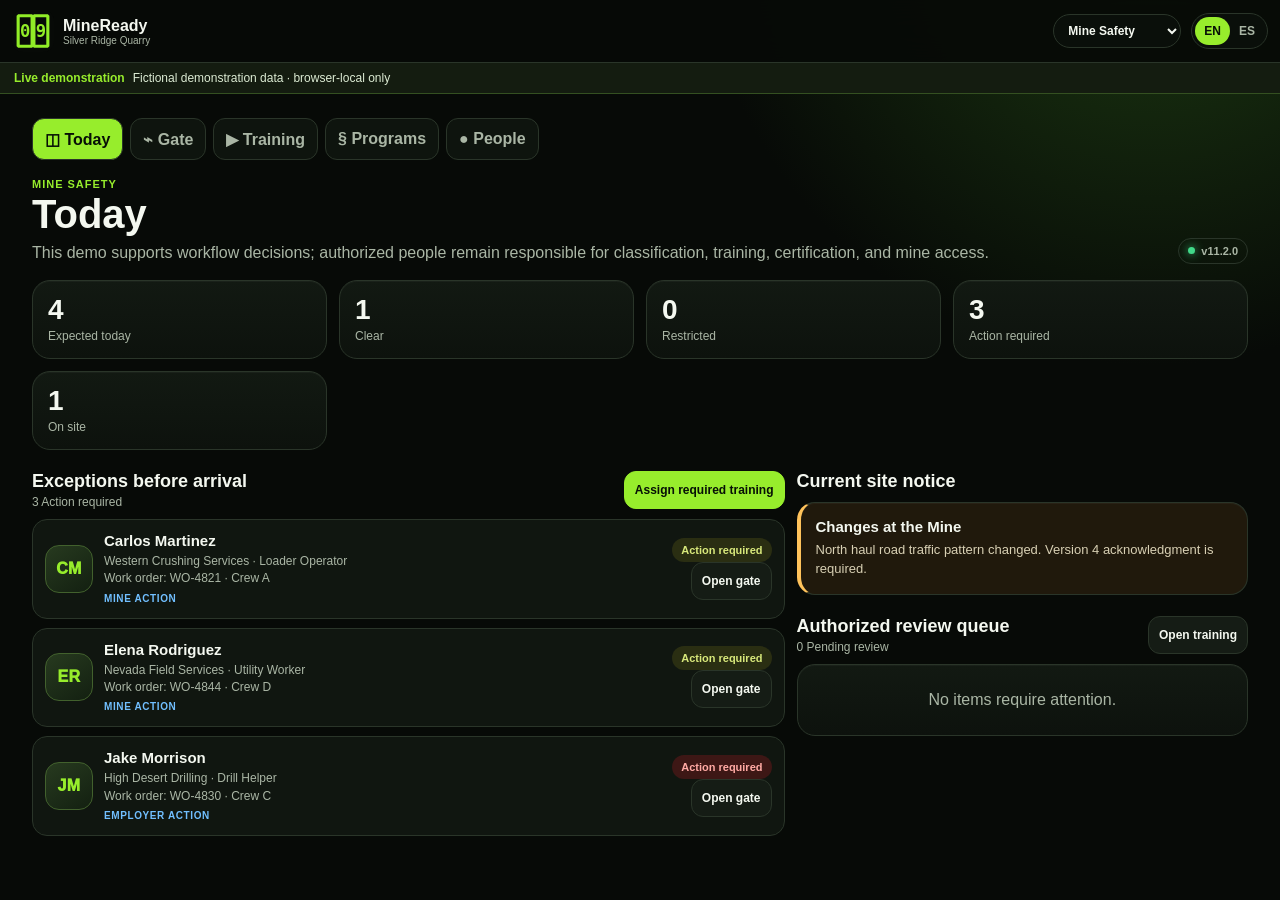
==== index.html @ 4298aeec "fix: vendor QR scanner and stabilize selectable training [failure]" ====
<!doctype html>
<html lang="en" data-app-version="11.2.0">
<head>
  <meta charset="utf-8">
  <meta name="viewport" content="width=device-width,initial-scale=1,viewport-fit=cover">
  <meta name="theme-color" content="#070a07">
  <meta name="color-scheme" content="dark">
  <meta name="robots" content="noindex,nofollow,noarchive">
  <meta name="referrer" content="no-referrer">
  <meta http-equiv="Cache-Control" content="no-cache, no-store, must-revalidate">
  <meta http-equiv="Pragma" content="no-cache">
  <meta http-equiv="Expires" content="0">
  <meta http-equiv="Content-Security-Policy" content="default-src 'self'; script-src 'self' 'unsafe-inline'; style-src 'self' 'unsafe-inline'; img-src 'self' data: blob:; font-src 'self'; connect-src 'self'; media-src 'self' blob:; worker-src 'self' blob:; object-src 'none'; base-uri 'self'; form-action 'none'; frame-src 'none'">
  <meta name="description" content="MineReady mobile Part 46 training ledger, selectable training, workforce readiness, QR scanning, and gate verification demonstration">
  <title>Zeroday MineReady</title>
  <link rel="icon" href="./assets/icon.svg?v=11.2.0" type="image/svg+xml">
  <link rel="stylesheet" href="./mineready-v111.css?v=11.2.0">
  <link rel="stylesheet" href="./mineready-v112.css?v=11.2.0">
</head>
<body>
  <div id="app">
    <main class="boot" role="status" aria-live="polite">
      <div>
        <img src="./assets/icon.svg?v=11.2.0" alt="Zeroday">
        <h1>Zeroday MineReady</h1>
        <p>Opening the Part 46 mine-safety workspace…</p>
        <a href="?reset=1">Reset local demo data</a>
        <noscript><p>JavaScript is required for this interactive demonstration.</p></noscript>
      </div>
    </main>
  </div>
  <div id="modal" class="modal" hidden><div class="modal-card"><button class="close" data-action="modal-close" aria-label="Close">×</button><div id="modalBody"></div></div></div>
  <div id="toast" class="toast" role="status" aria-live="polite"></div>
  <script>
    (function(){
      function fail(message){var app=document.getElementById('app');if(!app||app.querySelector('.app'))return;app.innerHTML='<main class="boot" role="alert"><div><img src="./assets/icon.svg?v=11.2.0" alt="Zeroday"><h1>MineReady could not start</h1><p>'+String(message||'Application file did not load').replace(/[<>]/g,'')+'</p><a href="?reset=1">Reset demo and reload</a></div></main>';}
      window.MR_START_FAIL=fail;
      window.addEventListener('error',function(event){fail(event&&event.message);});
      window.addEventListener('unhandledrejection',function(){fail('Application startup error');});
      try{if(navigator.serviceWorker&&navigator.serviceWorker.getRegistrations)navigator.serviceWorker.getRegistrations().then(function(list){list.forEach(function(reg){reg.unregister();});});if(window.caches)caches.keys().then(function(keys){keys.forEach(function(key){if(key.indexOf('mineready-')===0)caches.delete(key);});});}catch(e){}
      window.setTimeout(function(){if(!document.querySelector('.app'))fail('Startup timed out.');},8000);
    })();
  </script>
  <script src="./mineready-v111.js?v=11.2.0" onerror="MR_START_FAIL('MineReady application file did not load')"></script>
  <script src="./vendor/qr-scanner.legacy.min.js?v=1.4.2" onerror="console.warn('QR scanner library did not load; photo and camera decoding will be unavailable')"></script>
  <script src="./mineready-v112.js?v=11.2.0" onerror="console.warn('MineReady camera and training enhancements did not load')"></script>
  <script>(function(){function setRelease(){var p=document.querySelector('.demo-pill');if(p&&p.textContent!=='v11.2.0')p.textContent='v11.2.0';}setRelease();new MutationObserver(setRelease).observe(document.getElementById('app'),{childList:true,subtree:true});})();</script>
</body>
</html>
---- mineready-v111.css ----
:root{--bg:#070a07;--panel:#0f150f;--panel2:#151d15;--line:#2a3529;--text:#f4f8f0;--muted:#aab6a5;--lime:#97ed2c;--green:#41d989;--amber:#ffc35b;--red:#ff7068;--blue:#71bfff;--purple:#c7a9ff;--shadow:0 18px 48px rgba(0,0,0,.36);--r:18px;color-scheme:dark;font-family:-apple-system,BlinkMacSystemFont,"Segoe UI",Roboto,Arial,sans-serif}*{box-sizing:border-box}html,body{margin:0;min-height:100%;background:radial-gradient(circle at 90% -10%,#1d3b12 0,transparent 30%),var(--bg);color:var(--text)}body{overflow-x:hidden}button,input,select,textarea{font:inherit}button{cursor:pointer}button:disabled{cursor:not-allowed;opacity:.5}a{color:inherit}.app{min-height:100vh}.topbar{position:sticky;top:0;z-index:30;display:flex;align-items:center;gap:10px;padding:10px max(12px,env(safe-area-inset-left)) 10px max(12px,env(safe-area-inset-right));background:rgba(7,10,7,.94);border-bottom:1px solid var(--line);backdrop-filter:blur(16px)}.brand{display:flex;align-items:center;gap:9px;min-width:0}.brand img{width:42px;height:42px;object-fit:contain;border-radius:11px;background:#050705}.brand strong{display:block;font-size:16px}.brand small{display:block;color:var(--muted);font-size:10px;white-space:nowrap}.spacer{flex:1}.lang{display:flex;border:1px solid var(--line);border-radius:999px;padding:3px;background:#0a0f0a}.lang button{border:0;background:transparent;color:var(--muted);border-radius:999px;padding:7px 9px;font-weight:850;font-size:12px}.lang button.active{background:var(--lime);color:#071006}.workspace{max-width:128px;border:1px solid var(--line);border-radius:999px;background:#0a0f0a;color:var(--text);padding:8px 28px 8px 10px;font-size:12px;font-weight:800}.noticebar{display:flex;align-items:center;gap:8px;padding:8px 14px;background:#141c10;border-bottom:1px solid #345021;color:#dcebd3;font-size:12px}.noticebar strong{color:var(--lime)}.shell{max-width:1440px;margin:0 auto;padding:16px 13px 94px}.desktop-nav{display:none}.hero{display:flex;align-items:flex-end;justify-content:space-between;gap:12px;margin:6px 0 16px}.hero h1{margin:4px 0 5px;font-size:clamp(25px,7vw,40px);line-height:1.04}.hero p{margin:0;color:var(--muted);line-height:1.45}.eyebrow{font-size:11px;letter-spacing:.09em;text-transform:uppercase;color:var(--lime);font-weight:900}.demo-pill,.pill{display:inline-flex;align-items:center;gap:6px;padding:6px 9px;border-radius:999px;font-size:11px;font-weight:900;border:1px solid var(--line);white-space:nowrap}.demo-pill{color:var(--muted)}.demo-pill:before{content:"";width:7px;height:7px;border-radius:50%;background:var(--green);box-shadow:0 0 10px var(--green)}.grid{display:grid;gap:12px}.stats{grid-template-columns:repeat(2,minmax(0,1fr))}.two,.three{grid-template-columns:1fr}.card{background:linear-gradient(180deg,#121912,#0d120d);border:1px solid var(--line);border-radius:var(--r);padding:15px;box-shadow:0 1px 0 rgba(255,255,255,.035) inset}.card.soft{background:#0c110c}.stat strong{font-size:28px;line-height:1}.stat span{display:block;color:var(--muted);font-size:12px;margin-top:5px}.section-head{display:flex;align-items:center;justify-content:space-between;gap:10px;margin:21px 0 10px}.section-head h2{margin:0;font-size:18px}.section-head p{margin:3px 0 0;color:var(--muted);font-size:12px}.btn{min-height:44px;border:1px solid var(--line);border-radius:12px;background:#151c15;color:var(--text);padding:10px 13px;font-weight:850}.btn:hover{border-color:#637360}.btn.primary{background:var(--lime);border-color:var(--lime);color:#071006}.btn.danger{background:#351615;border-color:#7a302c;color:#ffc0bb}.btn.ghost{background:transparent}.btn.small{min-height:38px;padding:8px 10px;font-size:12px}.actions{display:flex;gap:8px;flex-wrap:wrap}.actions .btn{flex:1;min-width:120px}.status{display:inline-flex;align-items:center;gap:6px;border-radius:999px;padding:6px 9px;font-size:11px;font-weight:900}.status.clear{background:#123822;color:#7cebad}.status.restricted{background:#3d2b0c;color:#ffd47e}.status.pending{background:#2a2e12;color:#d8e87b}.status.blocked{background:#3d1715;color:#ffaaa4}.status.hold{background:#2c203a;color:#d5bdff}.status.certified{background:#123822;color:#7cebad}.status.awaiting_review{background:#3d2b0c;color:#ffd47e}.status.assigned,.status.in_progress{background:#172d3b;color:#9fd7ff}.status.rejected{background:#3d1715;color:#ffaaa4}.worker-list,.record-list,.assignment-list{display:grid;gap:9px}.worker-row{display:grid;grid-template-columns:auto minmax(0,1fr) auto;gap:11px;align-items:center;padding:12px;border:1px solid var(--line);background:#101610;border-radius:15px}.avatar{width:48px;height:48px;border-radius:14px;display:grid;place-items:center;background:linear-gradient(145deg,#273a1f,#132011);color:var(--lime);font-weight:950;letter-spacing:.02em;border:1px solid #42612d}.worker-row h3,.assignment-card h3,.program-card h3{margin:0 0 4px;font-size:15px}.meta{color:var(--muted);font-size:12px;line-height:1.45}.row-actions{text-align:right}.owner{display:inline-block;margin-top:5px;color:var(--blue);font-size:10px;font-weight:850;text-transform:uppercase;letter-spacing:.06em}.callout{border-left:4px solid var(--amber);background:#20190c}.callout.green{border-color:var(--green);background:#0d2115}.callout.red{border-color:var(--red);background:#241110}.callout h3{margin:0 0 5px;font-size:15px}.callout p{margin:0;color:#d8d0b4;font-size:13px;line-height:1.5}.progress{height:9px;border-radius:999px;background:#253025;overflow:hidden}.progress>i{display:block;height:100%;background:linear-gradient(90deg,var(--lime),var(--green));border-radius:inherit}.progress-line{display:flex;justify-content:space-between;gap:10px;margin:7px 0 6px;font-size:12px}.progress-line strong{color:var(--lime)}.category-grid{display:grid;gap:9px}.category{padding:12px;border:1px solid var(--line);border-radius:14px;background:#0b100b}.category .icon{font-size:20px}.category h3{margin:6px 0 4px;font-size:14px}.category p{margin:0;color:var(--muted);font-size:12px;line-height:1.45}.program-card{position:relative;overflow:hidden}.program-tag{font-size:11px;color:var(--lime);font-weight:950}.milestones{display:grid;gap:8px;margin-top:12px}.milestone{display:flex;justify-content:space-between;gap:10px;padding:9px;border-radius:11px;background:#0a0f0a;border:1px solid var(--line);font-size:12px}.milestone span{color:var(--muted)}.milestone strong{text-align:right}.restriction{margin-top:10px;padding:9px;border-radius:11px;background:#30240c;color:#ffd47e;font-size:12px}.tabs{display:flex;gap:7px;overflow-x:auto;margin:0 -13px 13px;padding:0 13px;scrollbar-width:none}.tabs button{white-space:nowrap;border:1px solid var(--line);background:#0e140e;color:var(--muted);border-radius:999px;padding:9px 12px;font-weight:850}.tabs button.active{background:var(--lime);border-color:var(--lime);color:#071006}.field{display:grid;gap:6px;color:var(--muted);font-size:12px;font-weight:800}.input,.select,.textarea{width:100%;border:1px solid var(--line);border-radius:12px;background:#0a0f0a;color:var(--text);padding:12px}.textarea{min-height:86px;resize:vertical}.form-grid{display:grid;gap:11px}.check-grid{display:grid;gap:8px}.check{display:flex;align-items:flex-start;gap:9px;padding:10px;border:1px solid var(--line);border-radius:12px;background:#0a0f0a;font-size:13px}.check b{display:grid;place-items:center;width:23px;height:23px;flex:0 0 23px;border-radius:50%;background:#153622;color:var(--green)}.check.bad b{background:#401815;color:var(--red)}.check.warn b{background:#3a2a0d;color:var(--amber)}.gate-main{text-align:center}.gate-main .avatar{width:86px;height:86px;border-radius:24px;margin:0 auto;font-size:24px}.gate-main h2{margin:10px 0 4px}.gate-result{font-size:23px;font-weight:950;margin:13px 0 4px}.gate-result.clear{color:var(--green)}.gate-result.restricted{color:var(--amber)}.gate-result.pending{color:#d8e87b}.gate-result.blocked{color:var(--red)}.gate-result.hold{color:var(--purple)}.assignment-card{display:grid;gap:8px}.assignment-top{display:flex;justify-content:space-between;align-items:flex-start;gap:8px}.assignment-card .details{display:grid;grid-template-columns:1fr 1fr;gap:6px;font-size:12px}.assignment-card .details span{color:var(--muted)}.ledger-table{width:100%;border-collapse:collapse}.ledger-table th,.ledger-table td{padding:10px 8px;border-bottom:1px solid var(--line);text-align:left;font-size:12px}.ledger-table th{color:var(--muted);font-size:10px;text-transform:uppercase;letter-spacing:.05em}.ledger-table td:last-child,.ledger-table th:last-child{text-align:right}.record-mobile{display:grid;gap:8px}.record{padding:11px;border:1px solid var(--line);border-radius:13px;background:#0a0f0a}.record strong{display:block;font-size:13px}.record small{display:block;color:var(--muted);margin-top:4px;line-height:1.45}.qr-card{text-align:center;max-width:460px;margin:auto;background:radial-gradient(circle at 50% 0,#294916 0,transparent 45%),#0c120c}.qr-card .avatar{width:92px;height:92px;border-radius:50%;margin:0 auto;font-size:26px;border:3px solid var(--lime)}.qr-image{display:block;width:min(255px,76vw);height:auto;margin:15px auto;padding:9px;border-radius:14px;background:#fff}.fake-qr{display:grid;grid-template-columns:repeat(15,1fr);gap:2px;width:min(240px,72vw);aspect-ratio:1;margin:15px auto;padding:10px;border-radius:14px;background:#fff}.fake-qr i{background:transparent}.fake-qr i.on{background:#070a07}.modal{position:fixed;z-index:80;inset:0;display:grid;place-items:end center;padding:13px;background:rgba(0,0,0,.78)}.modal[hidden]{display:none}.modal-card{position:relative;width:min(680px,100%);max-height:92vh;overflow:auto;border:1px solid var(--line);border-radius:22px;background:#101610;padding:19px;box-shadow:var(--shadow)}.modal-card h2{margin:0 35px 14px 0}.close{position:absolute;right:10px;top:8px;border:0;background:transparent;color:var(--muted);font-size:28px}.worker-checks{display:grid;gap:7px;max-height:220px;overflow:auto}.worker-check{display:flex;align-items:center;gap:9px;padding:9px;border:1px solid var(--line);border-radius:11px;background:#0a0f0a}.worker-check input{width:19px;height:19px}.quiz-option{display:flex;gap:9px;align-items:flex-start;padding:11px;border:1px solid var(--line);border-radius:12px;background:#0a0f0a;margin:8px 0}.quiz-option input{margin-top:2px}.course-shell{max-width:760px;margin:auto}.course-shell h2{font-size:25px}.course-shell p,.course-shell li{color:#d6ded2;line-height:1.6}.course-step{font-size:11px;color:var(--lime);font-weight:900;text-transform:uppercase;letter-spacing:.07em}.toast{position:fixed;z-index:120;left:50%;bottom:88px;transform:translate(-50%,20px);opacity:0;pointer-events:none;background:#f2f8ed;color:#0b1209;border-radius:12px;padding:11px 14px;font-weight:850;transition:.2s;max-width:90vw;text-align:center}.toast.show{opacity:1;transform:translate(-50%,0)}.bottom-nav{position:fixed;z-index:40;left:0;right:0;bottom:0;display:grid;grid-template-columns:repeat(5,1fr);padding:6px 5px calc(6px + env(safe-area-inset-bottom));background:rgba(8,12,8,.96);border-top:1px solid var(--line);backdrop-filter:blur(16px)}.bottom-nav button{border:0;background:transparent;color:var(--muted);padding:7px 2px;font-size:10px;font-weight:850}.bottom-nav button.active{color:var(--lime)}.bottom-nav b{display:block;font-size:18px;margin-bottom:2px}.empty{text-align:center;color:var(--muted);padding:26px}.warning{padding:9px 10px;border:1px solid #5a4218;background:#21190b;border-radius:11px;color:#e9d2a0;font-size:12px;line-height:1.45}.boot{min-height:100vh;display:grid;place-items:center;padding:20px;text-align:center}.boot img{width:72px;height:72px}.boot a{display:inline-block;margin-top:14px;padding:11px 15px;background:var(--lime);color:#071006;border-radius:12px;font-weight:900;text-decoration:none}.desktop-only{display:none}:focus-visible{outline:3px solid var(--lime);outline-offset:3px}@media(max-width:390px){.brand small{display:none}.workspace{max-width:108px}.lang button{padding:7px}.shell{padding-left:10px;padding-right:10px}.worker-row{grid-template-columns:auto minmax(0,1fr)}.worker-row .row-actions{grid-column:1/-1;text-align:left}.row-actions .btn{width:100%}}@media(min-width:760px){.shell{padding:24px 26px 42px}.bottom-nav{display:none}.desktop-nav{display:flex;gap:7px;overflow:auto;margin-bottom:18px}.desktop-nav button{white-space:nowrap;min-height:42px;border:1px solid var(--line);border-radius:12px;background:#0e140e;color:var(--muted);padding:9px 12px;font-weight:850}.desktop-nav button.active{background:var(--lime);color:#071006}.stats{grid-template-columns:repeat(4,minmax(0,1fr))}.two{grid-template-columns:minmax(0,1.25fr) minmax(300px,.75fr)}.three{grid-template-columns:repeat(3,minmax(0,1fr))}.category-grid{grid-template-columns:repeat(3,minmax(0,1fr))}.form-grid.two-col{grid-template-columns:1fr 1fr}.modal{place-items:center}.desktop-only{display:block}.record-mobile{display:none}}@media(min-width:1080px){.shell{padding-left:32px;padding-right:32px}.programs-grid{grid-template-columns:repeat(3,minmax(0,1fr))}}@media(prefers-reduced-motion:reduce){*,*:before,*:after{animation:none!important;transition:none!important;scroll-behavior:auto!important}}@media print{.topbar,.noticebar,.desktop-nav,.bottom-nav,.btn,.demo-pill{display:none!important}.shell{padding:0}.card{box-shadow:none}.qr-card{max-width:100%}}
---- mineready-v112.css ----
/* MineReady 11.2 interaction fixes: selectable training catalog and mobile QR scanner */
.mr-training-library{margin:0 0 24px}.mr-course-grid{display:grid;grid-template-columns:1fr;gap:12px}.mr-course-card{width:100%;min-height:132px;padding:16px;border:1px solid var(--line);border-radius:16px;background:linear-gradient(180deg,#121812,#0c110c);color:var(--text);text-align:left;display:grid;gap:8px;box-shadow:0 1px 0 #ffffff08 inset;transition:border-color .15s,transform .15s}.mr-course-card:hover,.mr-course-card:focus-visible{border-color:var(--lime);transform:translateY(-1px)}.mr-course-card strong{font-size:15px;line-height:1.35}.mr-course-card small{color:var(--muted);line-height:1.4}.mr-course-card>span:last-child{color:var(--lime);font-size:12px;font-weight:900}.mr-course-program{display:inline-flex;width:max-content;padding:5px 8px;border-radius:999px;background:#1d2b13;color:var(--lime);font-size:11px;font-weight:950;letter-spacing:.04em}.mr-template-picker{grid-column:1/-1;border:1px solid #395125;border-radius:16px;background:#10170d;padding:14px;margin-bottom:2px}.mr-template-picker .field{margin:0}.mr-template-tools{display:flex;align-items:center;gap:8px;flex-wrap:wrap;margin-top:10px}.mr-template-tools .meta{margin-left:auto}.mr-gate-tools{display:flex;align-items:center;gap:10px;flex-wrap:wrap;margin:12px 0 0}.mr-scanner{position:fixed;inset:0;z-index:1000;display:flex;align-items:flex-end;justify-content:center;padding:0;background:rgba(0,0,0,.84);backdrop-filter:blur(8px)}.mr-scanner-card{width:100%;max-height:100dvh;overflow:auto;padding:18px 16px calc(18px + env(safe-area-inset-bottom));border:1px solid var(--line);border-radius:24px 24px 0 0;background:#0d120d;color:var(--text);box-shadow:0 -24px 70px rgba(0,0,0,.6)}.mr-scanner-head{display:flex;align-items:flex-start;justify-content:space-between;gap:16px;margin-bottom:14px}.mr-scanner-head h2{margin:0 0 4px;font-size:22px}.mr-scanner-head p{margin:0;color:var(--muted);font-size:13px;line-height:1.45}.mr-icon-button{flex:0 0 auto;width:44px;height:44px;border:1px solid var(--line);border-radius:50%;background:#151b15;color:var(--text);font-size:28px;line-height:1}.mr-video-wrap{position:relative;width:100%;overflow:hidden;border:1px solid var(--line);border-radius:18px;background:#000;aspect-ratio:3/4}.mr-video-wrap video{display:block;width:100%;height:100%;object-fit:cover;background:#000}.mr-scan-frame{position:absolute;left:50%;top:50%;width:min(72vw,290px);height:min(72vw,290px);transform:translate(-50%,-50%);border:3px solid var(--lime);border-radius:20px;box-shadow:0 0 0 999px rgba(0,0,0,.28),0 0 26px rgba(145,237,39,.25);pointer-events:none}.mr-scan-frame:before,.mr-scan-frame:after{content:"";position:absolute;width:38px;height:38px;border-color:#fff}.mr-scan-frame:before{left:-4px;top:-4px;border-left:5px solid;border-top:5px solid;border-radius:14px 0 0}.mr-scan-frame:after{right:-4px;bottom:-4px;border-right:5px solid;border-bottom:5px solid;border-radius:0 0 14px}.mr-scanner-status{margin:12px 0;padding:10px 12px;border-radius:12px;background:#142117;color:#bff38c;font-size:13px;font-weight:750;line-height:1.45}.mr-scanner-status.error{background:#321916;color:#ffb2ac}.mr-scanner-actions{display:grid;grid-template-columns:1fr 1fr;gap:9px}.mr-scanner-actions .btn{width:100%;display:flex;align-items:center;justify-content:center;text-align:center}.mr-photo-button{position:relative;cursor:pointer}.mr-scanner-fallback{display:grid;gap:4px;margin-top:12px;padding:12px;border:1px dashed var(--line);border-radius:13px;color:var(--muted);font-size:12px;line-height:1.45}.mr-scanner-fallback strong{color:var(--text)}
@media(min-width:520px){.mr-course-grid{grid-template-columns:repeat(2,minmax(0,1fr))}.mr-scanner{align-items:center;padding:18px}.mr-scanner-card{max-width:560px;max-height:calc(100dvh - 36px);border-radius:24px}.mr-video-wrap{aspect-ratio:4/3;max-height:62vh}.mr-scanner-actions{grid-template-columns:repeat(3,1fr)}}
@media(min-width:900px){.mr-course-grid{grid-template-columns:repeat(3,minmax(0,1fr))}.mr-course-card{min-height:145px}}
@media(max-width:380px){.mr-scanner-card{padding-left:12px;padding-right:12px}.mr-scanner-actions{grid-template-columns:1fr}.mr-template-tools .btn{flex:1}.mr-template-tools .meta{width:100%;margin-left:0}.mr-course-card{min-height:116px}}
@media(prefers-reduced-motion:reduce){.mr-course-card{transition:none}}
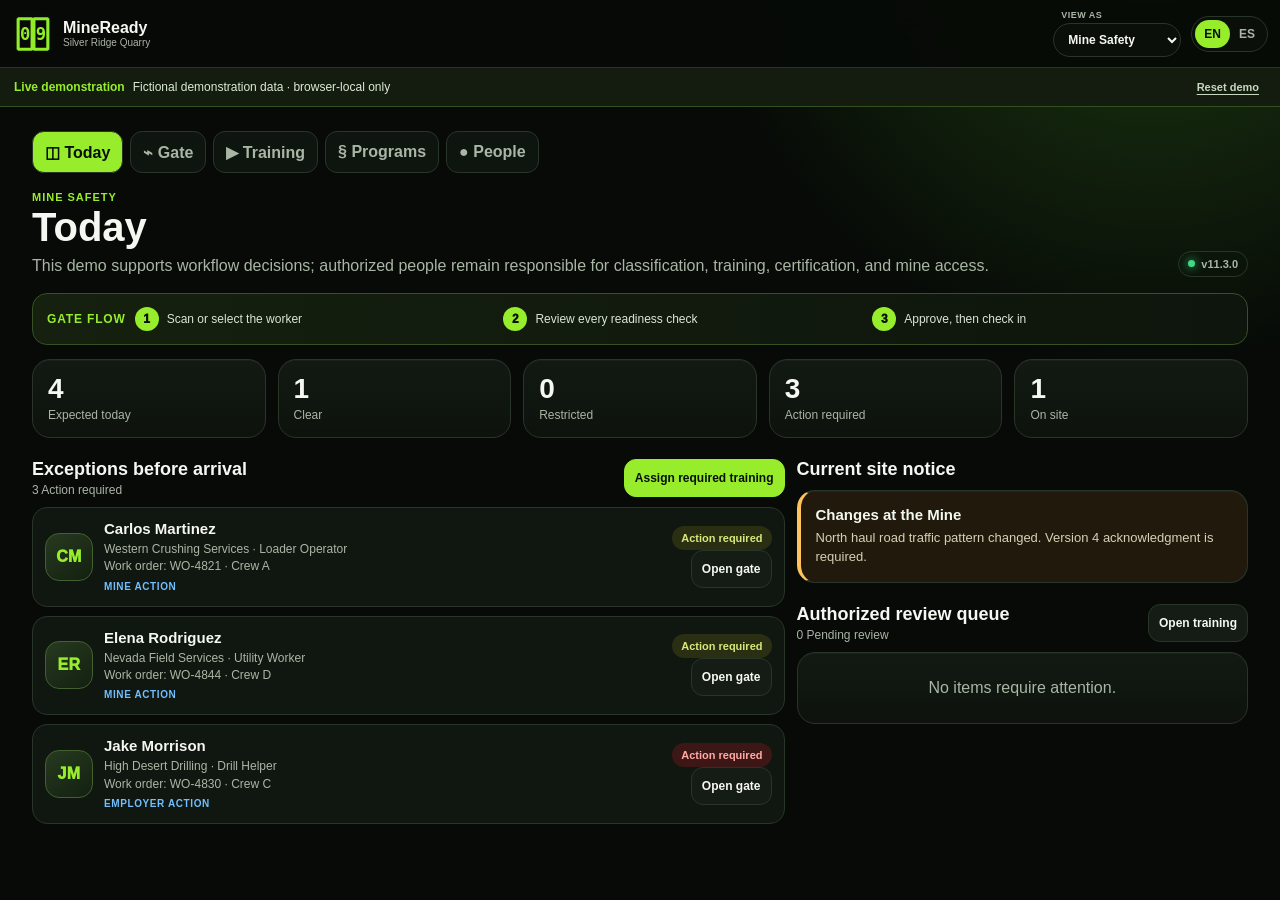
==== commit 96887651: "release: MineReady 11.3 stakeholder demo" ====
--- a/index.html
+++ b/index.html
@@ -1,5 +1,5 @@
 <!doctype html>
-<html lang="en" data-app-version="11.2.0">
+<html lang="en" data-app-version="11.3.0">
 <head>
   <meta charset="utf-8">
   <meta name="viewport" content="width=device-width,initial-scale=1,viewport-fit=cover">
@@ -13,15 +13,16 @@
   <meta http-equiv="Content-Security-Policy" content="default-src 'self'; script-src 'self' 'unsafe-inline'; style-src 'self' 'unsafe-inline'; img-src 'self' data: blob:; font-src 'self'; connect-src 'self'; media-src 'self' blob:; worker-src 'self' blob:; object-src 'none'; base-uri 'self'; form-action 'none'; frame-src 'none'">
   <meta name="description" content="MineReady mobile Part 46 training ledger, selectable training, workforce readiness, QR scanning, and gate verification demonstration">
   <title>Zeroday MineReady</title>
-  <link rel="icon" href="./assets/icon.svg?v=11.2.0" type="image/svg+xml">
-  <link rel="stylesheet" href="./mineready-v111.css?v=11.2.0">
-  <link rel="stylesheet" href="./mineready-v112.css?v=11.2.0">
+  <link rel="icon" href="./assets/icon.svg?v=11.3.0" type="image/svg+xml">
+  <link rel="manifest" href="./manifest.webmanifest?v=11.3.0">
+  <link rel="stylesheet" href="./mineready-v111.css?v=11.3.0">
+  <link rel="stylesheet" href="./mineready-v112.css?v=11.3.0">
 </head>
 <body>
   <div id="app">
     <main class="boot" role="status" aria-live="polite">
       <div>
-        <img src="./assets/icon.svg?v=11.2.0" alt="Zeroday">
+        <img src="./assets/icon.svg?v=11.3.0" alt="Zeroday">
         <h1>Zeroday MineReady</h1>
         <p>Opening the Part 46 mine-safety workspace…</p>
         <a href="?reset=1">Reset local demo data</a>
@@ -29,11 +30,11 @@
       </div>
     </main>
   </div>
-  <div id="modal" class="modal" hidden><div class="modal-card"><button class="close" data-action="modal-close" aria-label="Close">×</button><div id="modalBody"></div></div></div>
+  <div id="modal" class="modal" role="dialog" aria-modal="true" aria-labelledby="modalTitle" hidden><div class="modal-card"><button class="close" data-action="modal-close" aria-label="Close">×</button><div id="modalBody"></div></div></div>
   <div id="toast" class="toast" role="status" aria-live="polite"></div>
   <script>
     (function(){
-      function fail(message){var app=document.getElementById('app');if(!app||app.querySelector('.app'))return;app.innerHTML='<main class="boot" role="alert"><div><img src="./assets/icon.svg?v=11.2.0" alt="Zeroday"><h1>MineReady could not start</h1><p>'+String(message||'Application file did not load').replace(/[<>]/g,'')+'</p><a href="?reset=1">Reset demo and reload</a></div></main>';}
+      function fail(message){var app=document.getElementById('app');if(!app||app.querySelector('.app'))return;app.innerHTML='<main class="boot" role="alert"><div><img src="./assets/icon.svg?v=11.3.0" alt="Zeroday"><h1>MineReady could not start</h1><p>'+String(message||'Application file did not load').replace(/[<>]/g,'')+'</p><a href="?reset=1">Reset demo and reload</a></div></main>';}
       window.MR_START_FAIL=fail;
       window.addEventListener('error',function(event){fail(event&&event.message);});
       window.addEventListener('unhandledrejection',function(){fail('Application startup error');});
@@ -41,9 +42,10 @@
       window.setTimeout(function(){if(!document.querySelector('.app'))fail('Startup timed out.');},8000);
     })();
   </script>
-  <script src="./mineready-v111.js?v=11.2.0" onerror="MR_START_FAIL('MineReady application file did not load')"></script>
+  <script src="./vendor/qrcode-generator.js?v=2.0.4" onerror="console.warn('QR generator did not load; predefined passes remain available')"></script>
+  <script src="./mineready-v111.js?v=11.3.0" onerror="MR_START_FAIL('MineReady application file did not load')"></script>
   <script src="./vendor/qr-scanner.legacy.min.js?v=1.4.2" onerror="console.warn('QR scanner library did not load; photo and camera decoding will be unavailable')"></script>
-  <script src="./mineready-v112.js?v=11.2.0" onerror="console.warn('MineReady camera and training enhancements did not load')"></script>
-  <script>(function(){function setRelease(){var p=document.querySelector('.demo-pill');if(p&&p.textContent!=='v11.2.0')p.textContent='v11.2.0';}setRelease();new MutationObserver(setRelease).observe(document.getElementById('app'),{childList:true,subtree:true});})();</script>
+  <script src="./mineready-v112.js?v=11.3.0" onerror="console.warn('MineReady camera and training enhancements did not load')"></script>
+  <script>(function(){function setRelease(){var p=document.querySelector('.demo-pill');if(p&&p.textContent!=='v11.3.0')p.textContent='v11.3.0';}setRelease();new MutationObserver(setRelease).observe(document.getElementById('app'),{childList:true,subtree:true});})();</script>
 </body>
 </html>
--- a/mineready-v111.css
+++ b/mineready-v111.css
@@ -1 +1,7 @@
-:root{--bg:#070a07;--panel:#0f150f;--panel2:#151d15;--line:#2a3529;--text:#f4f8f0;--muted:#aab6a5;--lime:#97ed2c;--green:#41d989;--amber:#ffc35b;--red:#ff7068;--blue:#71bfff;--purple:#c7a9ff;--shadow:0 18px 48px rgba(0,0,0,.36);--r:18px;color-scheme:dark;font-family:-apple-system,BlinkMacSystemFont,"Segoe UI",Roboto,Arial,sans-serif}*{box-sizing:border-box}html,body{margin:0;min-height:100%;background:radial-gradient(circle at 90% -10%,#1d3b12 0,transparent 30%),var(--bg);color:var(--text)}body{overflow-x:hidden}button,input,select,textarea{font:inherit}button{cursor:pointer}button:disabled{cursor:not-allowed;opacity:.5}a{color:inherit}.app{min-height:100vh}.topbar{position:sticky;top:0;z-index:30;display:flex;align-items:center;gap:10px;padding:10px max(12px,env(safe-area-inset-left)) 10px max(12px,env(safe-area-inset-right));background:rgba(7,10,7,.94);border-bottom:1px solid var(--line);backdrop-filter:blur(16px)}.brand{display:flex;align-items:center;gap:9px;min-width:0}.brand img{width:42px;height:42px;object-fit:contain;border-radius:11px;background:#050705}.brand strong{display:block;font-size:16px}.brand small{display:block;color:var(--muted);font-size:10px;white-space:nowrap}.spacer{flex:1}.lang{display:flex;border:1px solid var(--line);border-radius:999px;padding:3px;background:#0a0f0a}.lang button{border:0;background:transparent;color:var(--muted);border-radius:999px;padding:7px 9px;font-weight:850;font-size:12px}.lang button.active{background:var(--lime);color:#071006}.workspace{max-width:128px;border:1px solid var(--line);border-radius:999px;background:#0a0f0a;color:var(--text);padding:8px 28px 8px 10px;font-size:12px;font-weight:800}.noticebar{display:flex;align-items:center;gap:8px;padding:8px 14px;background:#141c10;border-bottom:1px solid #345021;color:#dcebd3;font-size:12px}.noticebar strong{color:var(--lime)}.shell{max-width:1440px;margin:0 auto;padding:16px 13px 94px}.desktop-nav{display:none}.hero{display:flex;align-items:flex-end;justify-content:space-between;gap:12px;margin:6px 0 16px}.hero h1{margin:4px 0 5px;font-size:clamp(25px,7vw,40px);line-height:1.04}.hero p{margin:0;color:var(--muted);line-height:1.45}.eyebrow{font-size:11px;letter-spacing:.09em;text-transform:uppercase;color:var(--lime);font-weight:900}.demo-pill,.pill{display:inline-flex;align-items:center;gap:6px;padding:6px 9px;border-radius:999px;font-size:11px;font-weight:900;border:1px solid var(--line);white-space:nowrap}.demo-pill{color:var(--muted)}.demo-pill:before{content:"";width:7px;height:7px;border-radius:50%;background:var(--green);box-shadow:0 0 10px var(--green)}.grid{display:grid;gap:12px}.stats{grid-template-columns:repeat(2,minmax(0,1fr))}.two,.three{grid-template-columns:1fr}.card{background:linear-gradient(180deg,#121912,#0d120d);border:1px solid var(--line);border-radius:var(--r);padding:15px;box-shadow:0 1px 0 rgba(255,255,255,.035) inset}.card.soft{background:#0c110c}.stat strong{font-size:28px;line-height:1}.stat span{display:block;color:var(--muted);font-size:12px;margin-top:5px}.section-head{display:flex;align-items:center;justify-content:space-between;gap:10px;margin:21px 0 10px}.section-head h2{margin:0;font-size:18px}.section-head p{margin:3px 0 0;color:var(--muted);font-size:12px}.btn{min-height:44px;border:1px solid var(--line);border-radius:12px;background:#151c15;color:var(--text);padding:10px 13px;font-weight:850}.btn:hover{border-color:#637360}.btn.primary{background:var(--lime);border-color:var(--lime);color:#071006}.btn.danger{background:#351615;border-color:#7a302c;color:#ffc0bb}.btn.ghost{background:transparent}.btn.small{min-height:38px;padding:8px 10px;font-size:12px}.actions{display:flex;gap:8px;flex-wrap:wrap}.actions .btn{flex:1;min-width:120px}.status{display:inline-flex;align-items:center;gap:6px;border-radius:999px;padding:6px 9px;font-size:11px;font-weight:900}.status.clear{background:#123822;color:#7cebad}.status.restricted{background:#3d2b0c;color:#ffd47e}.status.pending{background:#2a2e12;color:#d8e87b}.status.blocked{background:#3d1715;color:#ffaaa4}.status.hold{background:#2c203a;color:#d5bdff}.status.certified{background:#123822;color:#7cebad}.status.awaiting_review{background:#3d2b0c;color:#ffd47e}.status.assigned,.status.in_progress{background:#172d3b;color:#9fd7ff}.status.rejected{background:#3d1715;color:#ffaaa4}.worker-list,.record-list,.assignment-list{display:grid;gap:9px}.worker-row{display:grid;grid-template-columns:auto minmax(0,1fr) auto;gap:11px;align-items:center;padding:12px;border:1px solid var(--line);background:#101610;border-radius:15px}.avatar{width:48px;height:48px;border-radius:14px;display:grid;place-items:center;background:linear-gradient(145deg,#273a1f,#132011);color:var(--lime);font-weight:950;letter-spacing:.02em;border:1px solid #42612d}.worker-row h3,.assignment-card h3,.program-card h3{margin:0 0 4px;font-size:15px}.meta{color:var(--muted);font-size:12px;line-height:1.45}.row-actions{text-align:right}.owner{display:inline-block;margin-top:5px;color:var(--blue);font-size:10px;font-weight:850;text-transform:uppercase;letter-spacing:.06em}.callout{border-left:4px solid var(--amber);background:#20190c}.callout.green{border-color:var(--green);background:#0d2115}.callout.red{border-color:var(--red);background:#241110}.callout h3{margin:0 0 5px;font-size:15px}.callout p{margin:0;color:#d8d0b4;font-size:13px;line-height:1.5}.progress{height:9px;border-radius:999px;background:#253025;overflow:hidden}.progress>i{display:block;height:100%;background:linear-gradient(90deg,var(--lime),var(--green));border-radius:inherit}.progress-line{display:flex;justify-content:space-between;gap:10px;margin:7px 0 6px;font-size:12px}.progress-line strong{color:var(--lime)}.category-grid{display:grid;gap:9px}.category{padding:12px;border:1px solid var(--line);border-radius:14px;background:#0b100b}.category .icon{font-size:20px}.category h3{margin:6px 0 4px;font-size:14px}.category p{margin:0;color:var(--muted);font-size:12px;line-height:1.45}.program-card{position:relative;overflow:hidden}.program-tag{font-size:11px;color:var(--lime);font-weight:950}.milestones{display:grid;gap:8px;margin-top:12px}.milestone{display:flex;justify-content:space-between;gap:10px;padding:9px;border-radius:11px;background:#0a0f0a;border:1px solid var(--line);font-size:12px}.milestone span{color:var(--muted)}.milestone strong{text-align:right}.restriction{margin-top:10px;padding:9px;border-radius:11px;background:#30240c;color:#ffd47e;font-size:12px}.tabs{display:flex;gap:7px;overflow-x:auto;margin:0 -13px 13px;padding:0 13px;scrollbar-width:none}.tabs button{white-space:nowrap;border:1px solid var(--line);background:#0e140e;color:var(--muted);border-radius:999px;padding:9px 12px;font-weight:850}.tabs button.active{background:var(--lime);border-color:var(--lime);color:#071006}.field{display:grid;gap:6px;color:var(--muted);font-size:12px;font-weight:800}.input,.select,.textarea{width:100%;border:1px solid var(--line);border-radius:12px;background:#0a0f0a;color:var(--text);padding:12px}.textarea{min-height:86px;resize:vertical}.form-grid{display:grid;gap:11px}.check-grid{display:grid;gap:8px}.check{display:flex;align-items:flex-start;gap:9px;padding:10px;border:1px solid var(--line);border-radius:12px;background:#0a0f0a;font-size:13px}.check b{display:grid;place-items:center;width:23px;height:23px;flex:0 0 23px;border-radius:50%;background:#153622;color:var(--green)}.check.bad b{background:#401815;color:var(--red)}.check.warn b{background:#3a2a0d;color:var(--amber)}.gate-main{text-align:center}.gate-main .avatar{width:86px;height:86px;border-radius:24px;margin:0 auto;font-size:24px}.gate-main h2{margin:10px 0 4px}.gate-result{font-size:23px;font-weight:950;margin:13px 0 4px}.gate-result.clear{color:var(--green)}.gate-result.restricted{color:var(--amber)}.gate-result.pending{color:#d8e87b}.gate-result.blocked{color:var(--red)}.gate-result.hold{color:var(--purple)}.assignment-card{display:grid;gap:8px}.assignment-top{display:flex;justify-content:space-between;align-items:flex-start;gap:8px}.assignment-card .details{display:grid;grid-template-columns:1fr 1fr;gap:6px;font-size:12px}.assignment-card .details span{color:var(--muted)}.ledger-table{width:100%;border-collapse:collapse}.ledger-table th,.ledger-table td{padding:10px 8px;border-bottom:1px solid var(--line);text-align:left;font-size:12px}.ledger-table th{color:var(--muted);font-size:10px;text-transform:uppercase;letter-spacing:.05em}.ledger-table td:last-child,.ledger-table th:last-child{text-align:right}.record-mobile{display:grid;gap:8px}.record{padding:11px;border:1px solid var(--line);border-radius:13px;background:#0a0f0a}.record strong{display:block;font-size:13px}.record small{display:block;color:var(--muted);margin-top:4px;line-height:1.45}.qr-card{text-align:center;max-width:460px;margin:auto;background:radial-gradient(circle at 50% 0,#294916 0,transparent 45%),#0c120c}.qr-card .avatar{width:92px;height:92px;border-radius:50%;margin:0 auto;font-size:26px;border:3px solid var(--lime)}.qr-image{display:block;width:min(255px,76vw);height:auto;margin:15px auto;padding:9px;border-radius:14px;background:#fff}.fake-qr{display:grid;grid-template-columns:repeat(15,1fr);gap:2px;width:min(240px,72vw);aspect-ratio:1;margin:15px auto;padding:10px;border-radius:14px;background:#fff}.fake-qr i{background:transparent}.fake-qr i.on{background:#070a07}.modal{position:fixed;z-index:80;inset:0;display:grid;place-items:end center;padding:13px;background:rgba(0,0,0,.78)}.modal[hidden]{display:none}.modal-card{position:relative;width:min(680px,100%);max-height:92vh;overflow:auto;border:1px solid var(--line);border-radius:22px;background:#101610;padding:19px;box-shadow:var(--shadow)}.modal-card h2{margin:0 35px 14px 0}.close{position:absolute;right:10px;top:8px;border:0;background:transparent;color:var(--muted);font-size:28px}.worker-checks{display:grid;gap:7px;max-height:220px;overflow:auto}.worker-check{display:flex;align-items:center;gap:9px;padding:9px;border:1px solid var(--line);border-radius:11px;background:#0a0f0a}.worker-check input{width:19px;height:19px}.quiz-option{display:flex;gap:9px;align-items:flex-start;padding:11px;border:1px solid var(--line);border-radius:12px;background:#0a0f0a;margin:8px 0}.quiz-option input{margin-top:2px}.course-shell{max-width:760px;margin:auto}.course-shell h2{font-size:25px}.course-shell p,.course-shell li{color:#d6ded2;line-height:1.6}.course-step{font-size:11px;color:var(--lime);font-weight:900;text-transform:uppercase;letter-spacing:.07em}.toast{position:fixed;z-index:120;left:50%;bottom:88px;transform:translate(-50%,20px);opacity:0;pointer-events:none;background:#f2f8ed;color:#0b1209;border-radius:12px;padding:11px 14px;font-weight:850;transition:.2s;max-width:90vw;text-align:center}.toast.show{opacity:1;transform:translate(-50%,0)}.bottom-nav{position:fixed;z-index:40;left:0;right:0;bottom:0;display:grid;grid-template-columns:repeat(5,1fr);padding:6px 5px calc(6px + env(safe-area-inset-bottom));background:rgba(8,12,8,.96);border-top:1px solid var(--line);backdrop-filter:blur(16px)}.bottom-nav button{border:0;background:transparent;color:var(--muted);padding:7px 2px;font-size:10px;font-weight:850}.bottom-nav button.active{color:var(--lime)}.bottom-nav b{display:block;font-size:18px;margin-bottom:2px}.empty{text-align:center;color:var(--muted);padding:26px}.warning{padding:9px 10px;border:1px solid #5a4218;background:#21190b;border-radius:11px;color:#e9d2a0;font-size:12px;line-height:1.45}.boot{min-height:100vh;display:grid;place-items:center;padding:20px;text-align:center}.boot img{width:72px;height:72px}.boot a{display:inline-block;margin-top:14px;padding:11px 15px;background:var(--lime);color:#071006;border-radius:12px;font-weight:900;text-decoration:none}.desktop-only{display:none}:focus-visible{outline:3px solid var(--lime);outline-offset:3px}@media(max-width:390px){.brand small{display:none}.workspace{max-width:108px}.lang button{padding:7px}.shell{padding-left:10px;padding-right:10px}.worker-row{grid-template-columns:auto minmax(0,1fr)}.worker-row .row-actions{grid-column:1/-1;text-align:left}.row-actions .btn{width:100%}}@media(min-width:760px){.shell{padding:24px 26px 42px}.bottom-nav{display:none}.desktop-nav{display:flex;gap:7px;overflow:auto;margin-bottom:18px}.desktop-nav button{white-space:nowrap;min-height:42px;border:1px solid var(--line);border-radius:12px;background:#0e140e;color:var(--muted);padding:9px 12px;font-weight:850}.desktop-nav button.active{background:var(--lime);color:#071006}.stats{grid-template-columns:repeat(4,minmax(0,1fr))}.two{grid-template-columns:minmax(0,1.25fr) minmax(300px,.75fr)}.three{grid-template-columns:repeat(3,minmax(0,1fr))}.category-grid{grid-template-columns:repeat(3,minmax(0,1fr))}.form-grid.two-col{grid-template-columns:1fr 1fr}.modal{place-items:center}.desktop-only{display:block}.record-mobile{display:none}}@media(min-width:1080px){.shell{padding-left:32px;padding-right:32px}.programs-grid{grid-template-columns:repeat(3,minmax(0,1fr))}}@media(prefers-reduced-motion:reduce){*,*:before,*:after{animation:none!important;transition:none!important;scroll-behavior:auto!important}}@media print{.topbar,.noticebar,.desktop-nav,.bottom-nav,.btn,.demo-pill{display:none!important}.shell{padding:0}.card{box-shadow:none}.qr-card{max-width:100%}}+:root{--bg:#070a07;--panel:#0f150f;--panel2:#151d15;--line:#2a3529;--text:#f4f8f0;--muted:#aab6a5;--lime:#97ed2c;--green:#41d989;--amber:#ffc35b;--red:#ff7068;--blue:#71bfff;--purple:#c7a9ff;--shadow:0 18px 48px rgba(0,0,0,.36);--r:18px;color-scheme:dark;font-family:-apple-system,BlinkMacSystemFont,"Segoe UI",Roboto,Arial,sans-serif}*{box-sizing:border-box}html,body{margin:0;min-height:100%;background:radial-gradient(circle at 90% -10%,#1d3b12 0,transparent 30%),var(--bg);color:var(--text)}body{overflow-x:hidden}button,input,select,textarea{font:inherit}button{cursor:pointer}button:disabled{cursor:not-allowed;opacity:.5}a{color:inherit}.app{min-height:100vh}.topbar{position:sticky;top:0;z-index:30;display:flex;align-items:center;gap:10px;padding:10px max(12px,env(safe-area-inset-left)) 10px max(12px,env(safe-area-inset-right));background:rgba(7,10,7,.94);border-bottom:1px solid var(--line);backdrop-filter:blur(16px)}.brand{display:flex;align-items:center;gap:9px;min-width:0}.brand img{width:42px;height:42px;object-fit:contain;border-radius:11px;background:#050705}.brand strong{display:block;font-size:16px}.brand small{display:block;color:var(--muted);font-size:10px;white-space:nowrap}.spacer{flex:1}.lang{display:flex;border:1px solid var(--line);border-radius:999px;padding:3px;background:#0a0f0a}.lang button{border:0;background:transparent;color:var(--muted);border-radius:999px;padding:7px 9px;font-weight:850;font-size:12px}.lang button.active{background:var(--lime);color:#071006}.workspace{max-width:128px;border:1px solid var(--line);border-radius:999px;background:#0a0f0a;color:var(--text);padding:8px 28px 8px 10px;font-size:12px;font-weight:800}.noticebar{display:flex;align-items:center;gap:8px;padding:8px 14px;background:#141c10;border-bottom:1px solid #345021;color:#dcebd3;font-size:12px}.noticebar strong{color:var(--lime)}.shell{max-width:1440px;margin:0 auto;padding:16px 13px 94px}.desktop-nav{display:none}.hero{display:flex;align-items:flex-end;justify-content:space-between;gap:12px;margin:6px 0 16px}.hero h1{margin:4px 0 5px;font-size:clamp(25px,7vw,40px);line-height:1.04}.hero p{margin:0;color:var(--muted);line-height:1.45}.eyebrow{font-size:11px;letter-spacing:.09em;text-transform:uppercase;color:var(--lime);font-weight:900}.demo-pill,.pill{display:inline-flex;align-items:center;gap:6px;padding:6px 9px;border-radius:999px;font-size:11px;font-weight:900;border:1px solid var(--line);white-space:nowrap}.demo-pill{color:var(--muted)}.demo-pill:before{content:"";width:7px;height:7px;border-radius:50%;background:var(--green);box-shadow:0 0 10px var(--green)}.grid{display:grid;gap:12px}.stats{grid-template-columns:repeat(2,minmax(0,1fr))}.two,.three{grid-template-columns:1fr}.card{background:linear-gradient(180deg,#121912,#0d120d);border:1px solid var(--line);border-radius:var(--r);padding:15px;box-shadow:0 1px 0 rgba(255,255,255,.035) inset}.card.soft{background:#0c110c}.stat strong{font-size:28px;line-height:1}.stat span{display:block;color:var(--muted);font-size:12px;margin-top:5px}.section-head{display:flex;align-items:center;justify-content:space-between;gap:10px;margin:21px 0 10px}.section-head h2{margin:0;font-size:18px}.section-head p{margin:3px 0 0;color:var(--muted);font-size:12px}.btn{min-height:44px;border:1px solid var(--line);border-radius:12px;background:#151c15;color:var(--text);padding:10px 13px;font-weight:850}.btn:hover{border-color:#637360}.btn.primary{background:var(--lime);border-color:var(--lime);color:#071006}.btn.danger{background:#351615;border-color:#7a302c;color:#ffc0bb}.btn.ghost{background:transparent}.btn.small{min-height:38px;padding:8px 10px;font-size:12px}.actions{display:flex;gap:8px;flex-wrap:wrap}.actions .btn{flex:1;min-width:120px}.status{display:inline-flex;align-items:center;gap:6px;border-radius:999px;padding:6px 9px;font-size:11px;font-weight:900}.status.clear{background:#123822;color:#7cebad}.status.restricted{background:#3d2b0c;color:#ffd47e}.status.pending{background:#2a2e12;color:#d8e87b}.status.blocked{background:#3d1715;color:#ffaaa4}.status.hold{background:#2c203a;color:#d5bdff}.status.certified{background:#123822;color:#7cebad}.status.awaiting_review{background:#3d2b0c;color:#ffd47e}.status.assigned,.status.in_progress{background:#172d3b;color:#9fd7ff}.status.rejected{background:#3d1715;color:#ffaaa4}.worker-list,.record-list,.assignment-list{display:grid;gap:9px}.worker-row{display:grid;grid-template-columns:auto minmax(0,1fr) auto;gap:11px;align-items:center;padding:12px;border:1px solid var(--line);background:#101610;border-radius:15px}.avatar{width:48px;height:48px;border-radius:14px;display:grid;place-items:center;background:linear-gradient(145deg,#273a1f,#132011);color:var(--lime);font-weight:950;letter-spacing:.02em;border:1px solid #42612d}.worker-row h3,.assignment-card h3,.program-card h3{margin:0 0 4px;font-size:15px}.meta{color:var(--muted);font-size:12px;line-height:1.45}.row-actions{text-align:right}.owner{display:inline-block;margin-top:5px;color:var(--blue);font-size:10px;font-weight:850;text-transform:uppercase;letter-spacing:.06em}.callout{border-left:4px solid var(--amber);background:#20190c}.callout.green{border-color:var(--green);background:#0d2115}.callout.red{border-color:var(--red);background:#241110}.callout h3{margin:0 0 5px;font-size:15px}.callout p{margin:0;color:#d8d0b4;font-size:13px;line-height:1.5}.progress{height:9px;border-radius:999px;background:#253025;overflow:hidden}.progress>i{display:block;height:100%;background:linear-gradient(90deg,var(--lime),var(--green));border-radius:inherit}.progress-line{display:flex;justify-content:space-between;gap:10px;margin:7px 0 6px;font-size:12px}.progress-line strong{color:var(--lime)}.category-grid{display:grid;gap:9px}.category{padding:12px;border:1px solid var(--line);border-radius:14px;background:#0b100b}.category .icon{font-size:20px}.category h3{margin:6px 0 4px;font-size:14px}.category p{margin:0;color:var(--muted);font-size:12px;line-height:1.45}.program-card{position:relative;overflow:hidden}.program-tag{font-size:11px;color:var(--lime);font-weight:950}.milestones{display:grid;gap:8px;margin-top:12px}.milestone{display:flex;justify-content:space-between;gap:10px;padding:9px;border-radius:11px;background:#0a0f0a;border:1px solid var(--line);font-size:12px}.milestone span{color:var(--muted)}.milestone strong{text-align:right}.restriction{margin-top:10px;padding:9px;border-radius:11px;background:#30240c;color:#ffd47e;font-size:12px}.tabs{display:flex;gap:7px;overflow-x:auto;margin:0 -13px 13px;padding:0 13px;scrollbar-width:none}.tabs button{white-space:nowrap;border:1px solid var(--line);background:#0e140e;color:var(--muted);border-radius:999px;padding:9px 12px;font-weight:850}.tabs button.active{background:var(--lime);border-color:var(--lime);color:#071006}.field{display:grid;gap:6px;color:var(--muted);font-size:12px;font-weight:800}.input,.select,.textarea{width:100%;border:1px solid var(--line);border-radius:12px;background:#0a0f0a;color:var(--text);padding:12px}.textarea{min-height:86px;resize:vertical}.form-grid{display:grid;gap:11px}.check-grid{display:grid;gap:8px}.check{display:flex;align-items:flex-start;gap:9px;padding:10px;border:1px solid var(--line);border-radius:12px;background:#0a0f0a;font-size:13px}.check b{display:grid;place-items:center;width:23px;height:23px;flex:0 0 23px;border-radius:50%;background:#153622;color:var(--green)}.check.bad b{background:#401815;color:var(--red)}.check.warn b{background:#3a2a0d;color:var(--amber)}.gate-main{text-align:center}.gate-main .avatar{width:86px;height:86px;border-radius:24px;margin:0 auto;font-size:24px}.gate-main h2{margin:10px 0 4px}.gate-result{font-size:23px;font-weight:950;margin:13px 0 4px}.gate-result.clear{color:var(--green)}.gate-result.restricted{color:var(--amber)}.gate-result.pending{color:#d8e87b}.gate-result.blocked{color:var(--red)}.gate-result.hold{color:var(--purple)}.assignment-card{display:grid;gap:8px}.assignment-top{display:flex;justify-content:space-between;align-items:flex-start;gap:8px}.assignment-card .details{display:grid;grid-template-columns:1fr 1fr;gap:6px;font-size:12px}.assignment-card .details span{color:var(--muted)}.ledger-table{width:100%;border-collapse:collapse}.ledger-table th,.ledger-table td{padding:10px 8px;border-bottom:1px solid var(--line);text-align:left;font-size:12px}.ledger-table th{color:var(--muted);font-size:10px;text-transform:uppercase;letter-spacing:.05em}.ledger-table td:last-child,.ledger-table th:last-child{text-align:right}.record-mobile{display:grid;gap:8px}.record{padding:11px;border:1px solid var(--line);border-radius:13px;background:#0a0f0a}.record strong{display:block;font-size:13px}.record small{display:block;color:var(--muted);margin-top:4px;line-height:1.45}.qr-card{text-align:center;max-width:460px;margin:auto;background:radial-gradient(circle at 50% 0,#294916 0,transparent 45%),#0c120c}.qr-card .avatar{width:92px;height:92px;border-radius:50%;margin:0 auto;font-size:26px;border:3px solid var(--lime)}.qr-image{display:block;width:min(255px,76vw);height:auto;margin:15px auto;padding:9px;border-radius:14px;background:#fff}.fake-qr{display:grid;grid-template-columns:repeat(15,1fr);gap:2px;width:min(240px,72vw);aspect-ratio:1;margin:15px auto;padding:10px;border-radius:14px;background:#fff}.fake-qr i{background:transparent}.fake-qr i.on{background:#070a07}.modal{position:fixed;z-index:80;inset:0;display:grid;place-items:end center;padding:13px;background:rgba(0,0,0,.78)}.modal[hidden]{display:none}.modal-card{position:relative;width:min(680px,100%);max-height:92vh;overflow:auto;border:1px solid var(--line);border-radius:22px;background:#101610;padding:19px;box-shadow:var(--shadow)}.modal-card h2{margin:0 35px 14px 0}.close{position:absolute;right:10px;top:8px;border:0;background:transparent;color:var(--muted);font-size:28px}.worker-checks{display:grid;gap:7px;max-height:220px;overflow:auto}.worker-check{display:flex;align-items:center;gap:9px;padding:9px;border:1px solid var(--line);border-radius:11px;background:#0a0f0a}.worker-check input{width:19px;height:19px}.quiz-option{display:flex;gap:9px;align-items:flex-start;padding:11px;border:1px solid var(--line);border-radius:12px;background:#0a0f0a;margin:8px 0}.quiz-option input{margin-top:2px}.course-shell{max-width:760px;margin:auto}.course-shell h2{font-size:25px}.course-shell p,.course-shell li{color:#d6ded2;line-height:1.6}.course-step{font-size:11px;color:var(--lime);font-weight:900;text-transform:uppercase;letter-spacing:.07em}.toast{position:fixed;z-index:120;left:50%;bottom:88px;transform:translate(-50%,20px);opacity:0;pointer-events:none;background:#f2f8ed;color:#0b1209;border-radius:12px;padding:11px 14px;font-weight:850;transition:.2s;max-width:90vw;text-align:center}.toast.show{opacity:1;transform:translate(-50%,0)}.bottom-nav{position:fixed;z-index:40;left:0;right:0;bottom:0;display:grid;grid-template-columns:repeat(5,1fr);padding:6px 5px calc(6px + env(safe-area-inset-bottom));background:rgba(8,12,8,.96);border-top:1px solid var(--line);backdrop-filter:blur(16px)}.bottom-nav button{border:0;background:transparent;color:var(--muted);padding:7px 2px;font-size:10px;font-weight:850}.bottom-nav button.active{color:var(--lime)}.bottom-nav b{display:block;font-size:18px;margin-bottom:2px}.empty{text-align:center;color:var(--muted);padding:26px}.warning{padding:9px 10px;border:1px solid #5a4218;background:#21190b;border-radius:11px;color:#e9d2a0;font-size:12px;line-height:1.45}.boot{min-height:100vh;display:grid;place-items:center;padding:20px;text-align:center}.boot img{width:72px;height:72px}.boot a{display:inline-block;margin-top:14px;padding:11px 15px;background:var(--lime);color:#071006;border-radius:12px;font-weight:900;text-decoration:none}.desktop-only{display:none}:focus-visible{outline:3px solid var(--lime);outline-offset:3px}@media(max-width:390px){.brand small{display:none}.workspace{max-width:108px}.lang button{padding:7px}.shell{padding-left:10px;padding-right:10px}.worker-row{grid-template-columns:auto minmax(0,1fr)}.worker-row .row-actions{grid-column:1/-1;text-align:left}.row-actions .btn{width:100%}}@media(min-width:760px){.shell{padding:24px 26px 42px}.bottom-nav{display:none}.desktop-nav{display:flex;gap:7px;overflow:auto;margin-bottom:18px}.desktop-nav button{white-space:nowrap;min-height:42px;border:1px solid var(--line);border-radius:12px;background:#0e140e;color:var(--muted);padding:9px 12px;font-weight:850}.desktop-nav button.active{background:var(--lime);color:#071006}.stats{grid-template-columns:repeat(4,minmax(0,1fr))}.two{grid-template-columns:minmax(0,1.25fr) minmax(300px,.75fr)}.three{grid-template-columns:repeat(3,minmax(0,1fr))}.category-grid{grid-template-columns:repeat(3,minmax(0,1fr))}.form-grid.two-col{grid-template-columns:1fr 1fr}.modal{place-items:center}.desktop-only{display:block}.record-mobile{display:none}}@media(min-width:1080px){.shell{padding-left:32px;padding-right:32px}.programs-grid{grid-template-columns:repeat(3,minmax(0,1fr))}}@media(prefers-reduced-motion:reduce){*,*:before,*:after{animation:none!important;transition:none!important;scroll-behavior:auto!important}}@media print{.topbar,.noticebar,.desktop-nav,.bottom-nav,.btn,.demo-pill{display:none!important}.shell{padding:0}.card{box-shadow:none}.qr-card{max-width:100%}}
+
+/* 11.3 usability and accessibility refinements */
+.workspace-picker{display:grid;gap:3px;color:var(--muted);font-size:9px;font-weight:850;text-transform:uppercase;letter-spacing:.05em}.workspace-picker span{padding-left:8px}.noticebar span{min-width:0}.notice-reset{margin-left:auto;flex:0 0 auto;border:0;background:transparent;color:#c8d7bf;padding:5px 7px;border-radius:8px;font-size:11px;font-weight:800;text-decoration:underline;text-underline-offset:3px}.notice-reset:hover{color:#fff;background:#ffffff0a}.role-guide{display:grid;gap:9px;margin:0 0 14px;padding:13px 14px;border:1px solid #385124;border-radius:15px;background:linear-gradient(90deg,#15200f,#0e150c)}.role-guide>strong{color:var(--lime);font-size:12px;text-transform:uppercase;letter-spacing:.07em}.role-guide ol{display:grid;grid-template-columns:1fr;gap:8px;margin:0;padding:0;list-style:none;counter-reset:guide}.role-guide li{display:flex;align-items:center;gap:8px;color:#dbe5d6;font-size:12px;line-height:1.35;counter-increment:guide}.role-guide li:before{content:counter(guide);display:grid;place-items:center;flex:0 0 24px;width:24px;height:24px;border-radius:50%;background:var(--lime);color:#071006;font-weight:950}.stats .stat:last-child:nth-child(odd){grid-column:1/-1}.qr-generated{width:min(255px,76vw);margin:15px auto;padding:9px;border-radius:14px;background:#fff}.qr-generated svg{display:block;width:100%;height:auto}.qr-unavailable{margin:15px auto;padding:16px;border:1px dashed var(--amber);border-radius:13px;color:#f2d59b;background:#21190b}.translation-help{margin:0;color:var(--muted);font-size:11px;line-height:1.45}.modal-card{overscroll-behavior:contain}.close{width:44px;height:44px;border-radius:50%}.close:hover{background:#ffffff0a;color:var(--text)}
+@media(max-width:520px){.noticebar{align-items:flex-start;flex-wrap:wrap}.noticebar span{flex:1 1 65%}.notice-reset{margin-left:0}.workspace-picker span{display:none}.topbar{gap:7px}.brand img{width:38px;height:38px}.workspace{max-width:112px}.lang button{padding:7px 8px}}
+@media(min-width:620px){.role-guide{grid-template-columns:auto 1fr;align-items:center}.role-guide ol{grid-template-columns:repeat(3,minmax(0,1fr))}}
+@media(min-width:760px){.stats{grid-template-columns:repeat(5,minmax(0,1fr))}.stats .stat:last-child:nth-child(odd){grid-column:auto}}
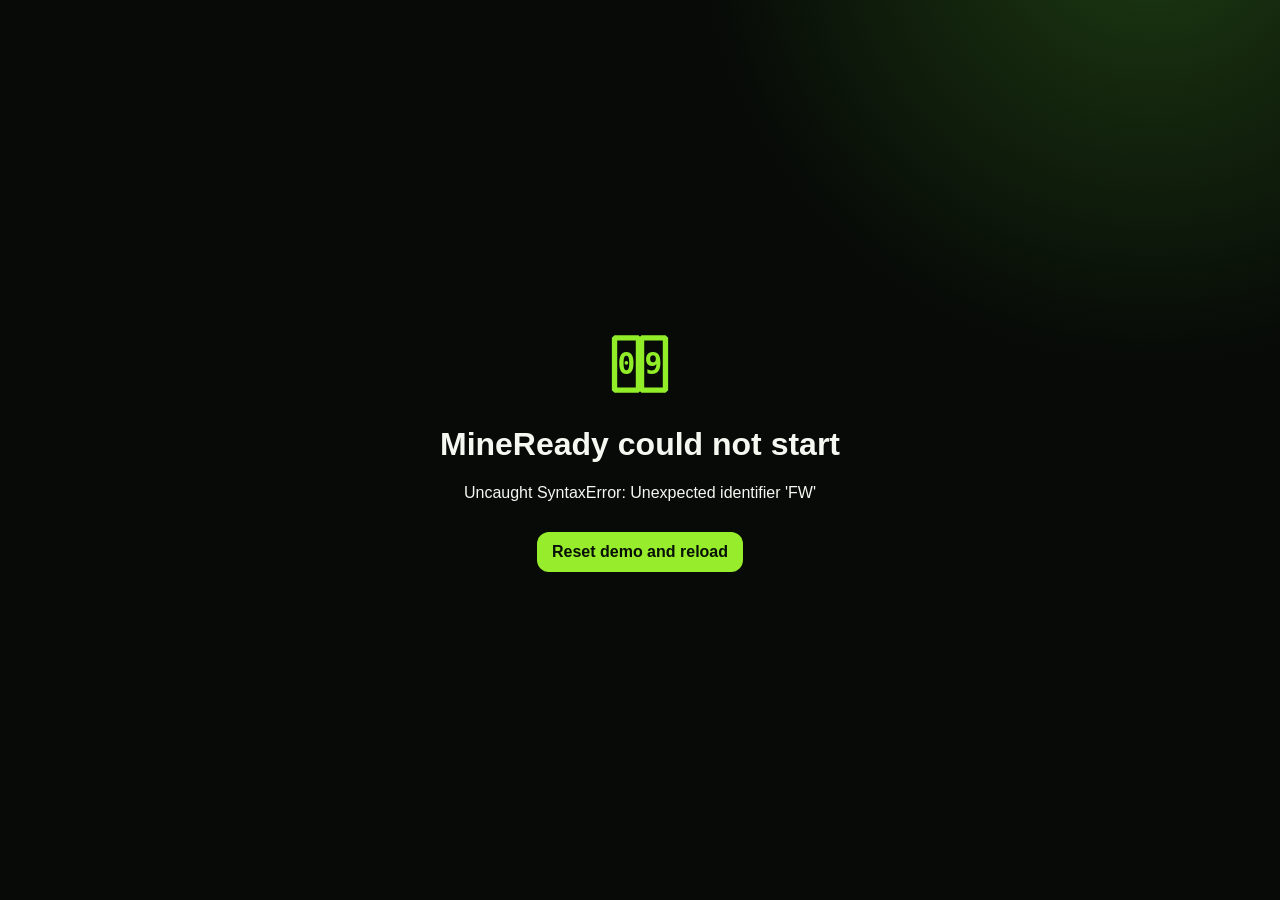
==== commit 3ffd4517: "feat: add context-aware gate readiness actions" ====
--- a/index.html
+++ b/index.html
@@ -1,5 +1,5 @@
 <!doctype html>
-<html lang="en" data-app-version="11.3.0">
+<html lang="en" data-app-version="11.4.0">
 <head>
   <meta charset="utf-8">
   <meta name="viewport" content="width=device-width,initial-scale=1,viewport-fit=cover">
@@ -13,16 +13,16 @@
   <meta http-equiv="Content-Security-Policy" content="default-src 'self'; script-src 'self' 'unsafe-inline'; style-src 'self' 'unsafe-inline'; img-src 'self' data: blob:; font-src 'self'; connect-src 'self'; media-src 'self' blob:; worker-src 'self' blob:; object-src 'none'; base-uri 'self'; form-action 'none'; frame-src 'none'">
   <meta name="description" content="MineReady mobile Part 46 training ledger, selectable training, workforce readiness, QR scanning, and gate verification demonstration">
   <title>Zeroday MineReady</title>
-  <link rel="icon" href="./assets/icon.svg?v=11.3.0" type="image/svg+xml">
-  <link rel="manifest" href="./manifest.webmanifest?v=11.3.0">
-  <link rel="stylesheet" href="./mineready-v111.css?v=11.3.0">
-  <link rel="stylesheet" href="./mineready-v112.css?v=11.3.0">
+  <link rel="icon" href="./assets/icon.svg?v=11.4.0" type="image/svg+xml">
+  <link rel="manifest" href="./manifest.webmanifest?v=11.4.0">
+  <link rel="stylesheet" href="./mineready-v111.css?v=11.4.0">
+  <link rel="stylesheet" href="./mineready-v112.css?v=11.4.0">
 </head>
 <body>
   <div id="app">
     <main class="boot" role="status" aria-live="polite">
       <div>
-        <img src="./assets/icon.svg?v=11.3.0" alt="Zeroday">
+        <img src="./assets/icon.svg?v=11.4.0" alt="Zeroday">
         <h1>Zeroday MineReady</h1>
         <p>Opening the Part 46 mine-safety workspace…</p>
         <a href="?reset=1">Reset local demo data</a>
@@ -34,7 +34,7 @@
   <div id="toast" class="toast" role="status" aria-live="polite"></div>
   <script>
     (function(){
-      function fail(message){var app=document.getElementById('app');if(!app||app.querySelector('.app'))return;app.innerHTML='<main class="boot" role="alert"><div><img src="./assets/icon.svg?v=11.3.0" alt="Zeroday"><h1>MineReady could not start</h1><p>'+String(message||'Application file did not load').replace(/[<>]/g,'')+'</p><a href="?reset=1">Reset demo and reload</a></div></main>';}
+      function fail(message){var app=document.getElementById('app');if(!app||app.querySelector('.app'))return;app.innerHTML='<main class="boot" role="alert"><div><img src="./assets/icon.svg?v=11.4.0" alt="Zeroday"><h1>MineReady could not start</h1><p>'+String(message||'Application file did not load').replace(/[<>]/g,'')+'</p><a href="?reset=1">Reset demo and reload</a></div></main>';}
       window.MR_START_FAIL=fail;
       window.addEventListener('error',function(event){fail(event&&event.message);});
       window.addEventListener('unhandledrejection',function(){fail('Application startup error');});
@@ -42,10 +42,10 @@
       window.setTimeout(function(){if(!document.querySelector('.app'))fail('Startup timed out.');},8000);
     })();
   </script>
-  <script src="./vendor/qrcode-generator.js?v=2.0.4" onerror="console.warn('QR generator did not load; predefined passes remain available')"></script>
-  <script src="./mineready-v111.js?v=11.3.0" onerror="MR_START_FAIL('MineReady application file did not load')"></script>
-  <script src="./vendor/qr-scanner.legacy.min.js?v=1.4.2" onerror="console.warn('QR scanner library did not load; photo and camera decoding will be unavailable')"></script>
-  <script src="./mineready-v112.js?v=11.3.0" onerror="console.warn('MineReady camera and training enhancements did not load')"></script>
-  <script>(function(){function setRelease(){var p=document.querySelector('.demo-pill');if(p&&p.textContent!=='v11.3.0')p.textContent='v11.3.0';}setRelease();new MutationObserver(setRelease).observe(document.getElementById('app'),{childList:true,subtree:true});})();</script>
+  <script src="./vendor/mr-pass-code.js?v=2.0.4" onerror="console.warn('Worker pass generator did not load; predefined passes remain available')"></script>
+  <script src="./mineready-v111.js?v=11.4.0" onerror="MR_START_FAIL('MineReady application file did not load')"></script>
+  <script src="./vendor/mr-gate-reader.min.js?v=1.4.2" onerror="console.warn('Gate reader library did not load; photo and camera decoding will be unavailable')"></script>
+  <script src="./mineready-v112.js?v=11.4.0" onerror="console.warn('MineReady camera and training enhancements did not load')"></script>
+  <script>(function(){function setRelease(){var p=document.querySelector('.demo-pill');if(p&&p.textContent!=='v11.4.0')p.textContent='v11.4.0';}setRelease();new MutationObserver(setRelease).observe(document.getElementById('app'),{childList:true,subtree:true});})();</script>
 </body>
 </html>
--- a/mineready-v111.css
+++ b/mineready-v111.css
@@ -5,3 +5,4 @@
 @media(max-width:520px){.noticebar{align-items:flex-start;flex-wrap:wrap}.noticebar span{flex:1 1 65%}.notice-reset{margin-left:0}.workspace-picker span{display:none}.topbar{gap:7px}.brand img{width:38px;height:38px}.workspace{max-width:112px}.lang button{padding:7px 8px}}
 @media(min-width:620px){.role-guide{grid-template-columns:auto 1fr;align-items:center}.role-guide ol{grid-template-columns:repeat(3,minmax(0,1fr))}}
 @media(min-width:760px){.stats{grid-template-columns:repeat(5,minmax(0,1fr))}.stats .stat:last-child:nth-child(odd){grid-column:auto}}
+.readiness-check{width:100%;color:var(--text);text-align:left;cursor:pointer;transition:border-color .15s,background .15s,transform .15s}.readiness-check:hover,.readiness-check:focus-visible{border-color:#678255;background:#111a0f;transform:translateY(-1px)}.readiness-check>span{display:grid;gap:3px;min-width:0;flex:1}.readiness-check strong{font-size:13px;line-height:1.3}.readiness-check small{color:var(--muted);font-size:11px;line-height:1.35}.readiness-check>i{align-self:center;color:var(--lime);font-size:24px;font-style:normal;line-height:1}.readiness-check.bad>i{color:var(--red)}.readiness-check.warn>i{color:var(--amber)}.readiness-detail{margin:16px 0;color:#dce5d8;font-size:15px;line-height:1.55}.readiness-owner{display:flex;align-items:center;justify-content:space-between;gap:16px;margin:0 0 14px;padding:12px;border:1px solid var(--line);border-radius:12px;background:#0a0f0a}.readiness-owner span{color:var(--muted);font-size:12px}.readiness-owner strong{text-align:right;color:var(--blue);font-size:13px}.readiness-modal .status{margin-bottom:2px}
--- a/mineready-v112.css
+++ b/mineready-v112.css
@@ -3,4 +3,5 @@
 @media(min-width:520px){.mr-course-grid{grid-template-columns:repeat(2,minmax(0,1fr))}.mr-scanner{align-items:center;padding:18px}.mr-scanner-card{max-width:560px;max-height:calc(100dvh - 36px);border-radius:24px}.mr-video-wrap{aspect-ratio:4/3;max-height:62vh}.mr-scanner-actions{grid-template-columns:repeat(3,1fr)}}
 @media(min-width:900px){.mr-course-grid{grid-template-columns:repeat(3,minmax(0,1fr))}.mr-course-card{min-height:145px}}
 @media(max-width:380px){.mr-scanner-card{padding-left:12px;padding-right:12px}.mr-scanner-actions{grid-template-columns:1fr}.mr-template-tools .btn{flex:1}.mr-template-tools .meta{width:100%;margin-left:0}.mr-course-card{min-height:116px}}
+.mr-assignment-context{grid-column:1/-1;display:grid;gap:4px;padding:12px 13px;border:1px solid #52772d;border-radius:13px;background:#17220f}.mr-assignment-context strong{color:var(--lime);font-size:12px;text-transform:uppercase;letter-spacing:.05em}.mr-assignment-context span{color:#dce7d5;font-size:13px;line-height:1.4}
 @media(prefers-reduced-motion:reduce){.mr-course-card{transition:none}}
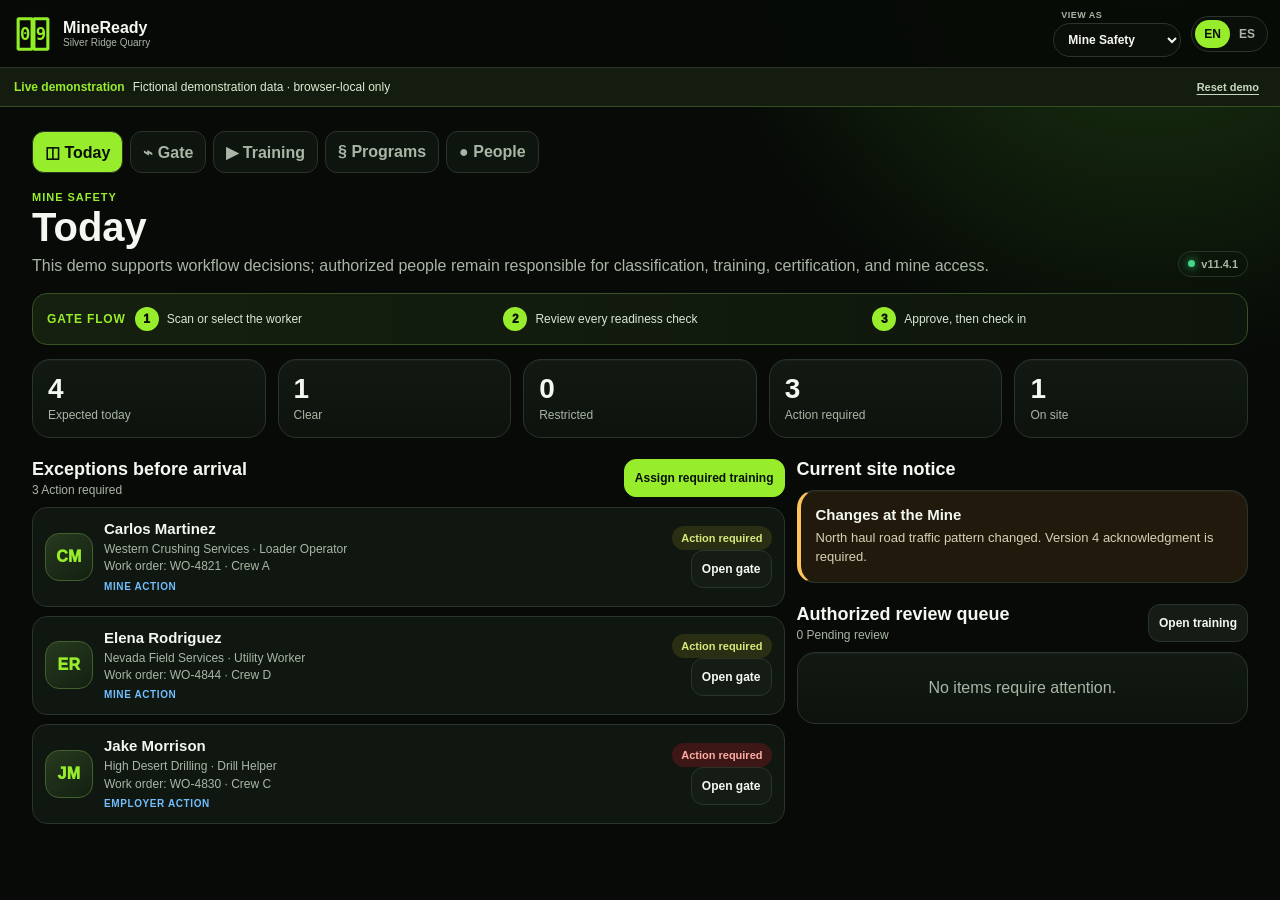
==== commit f1c1f723: "fix: refresh MineReady 11.4.1 asset cache" ====
--- a/index.html
+++ b/index.html
@@ -1,5 +1,5 @@
 <!doctype html>
-<html lang="en" data-app-version="11.4.0">
+<html lang="en" data-app-version="11.4.1">
 <head>
   <meta charset="utf-8">
   <meta name="viewport" content="width=device-width,initial-scale=1,viewport-fit=cover">
@@ -13,16 +13,16 @@
   <meta http-equiv="Content-Security-Policy" content="default-src 'self'; script-src 'self' 'unsafe-inline'; style-src 'self' 'unsafe-inline'; img-src 'self' data: blob:; font-src 'self'; connect-src 'self'; media-src 'self' blob:; worker-src 'self' blob:; object-src 'none'; base-uri 'self'; form-action 'none'; frame-src 'none'">
   <meta name="description" content="MineReady mobile Part 46 training ledger, selectable training, workforce readiness, QR scanning, and gate verification demonstration">
   <title>Zeroday MineReady</title>
-  <link rel="icon" href="./assets/icon.svg?v=11.4.0" type="image/svg+xml">
-  <link rel="manifest" href="./manifest.webmanifest?v=11.4.0">
-  <link rel="stylesheet" href="./mineready-v111.css?v=11.4.0">
-  <link rel="stylesheet" href="./mineready-v112.css?v=11.4.0">
+  <link rel="icon" href="./assets/icon.svg?v=11.4.1" type="image/svg+xml">
+  <link rel="manifest" href="./manifest.webmanifest?v=11.4.1">
+  <link rel="stylesheet" href="./mineready-v111.css?v=11.4.1">
+  <link rel="stylesheet" href="./mineready-v112.css?v=11.4.1">
 </head>
 <body>
   <div id="app">
     <main class="boot" role="status" aria-live="polite">
       <div>
-        <img src="./assets/icon.svg?v=11.4.0" alt="Zeroday">
+        <img src="./assets/icon.svg?v=11.4.1" alt="Zeroday">
         <h1>Zeroday MineReady</h1>
         <p>Opening the Part 46 mine-safety workspace…</p>
         <a href="?reset=1">Reset local demo data</a>
@@ -34,7 +34,7 @@
   <div id="toast" class="toast" role="status" aria-live="polite"></div>
   <script>
     (function(){
-      function fail(message){var app=document.getElementById('app');if(!app||app.querySelector('.app'))return;app.innerHTML='<main class="boot" role="alert"><div><img src="./assets/icon.svg?v=11.4.0" alt="Zeroday"><h1>MineReady could not start</h1><p>'+String(message||'Application file did not load').replace(/[<>]/g,'')+'</p><a href="?reset=1">Reset demo and reload</a></div></main>';}
+      function fail(message){var app=document.getElementById('app');if(!app||app.querySelector('.app'))return;app.innerHTML='<main class="boot" role="alert"><div><img src="./assets/icon.svg?v=11.4.1" alt="Zeroday"><h1>MineReady could not start</h1><p>'+String(message||'Application file did not load').replace(/[<>]/g,'')+'</p><a href="?reset=1">Reset demo and reload</a></div></main>';}
       window.MR_START_FAIL=fail;
       window.addEventListener('error',function(event){fail(event&&event.message);});
       window.addEventListener('unhandledrejection',function(){fail('Application startup error');});
@@ -43,9 +43,9 @@
     })();
   </script>
   <script src="./vendor/mr-pass-code.js?v=2.0.4" onerror="console.warn('Worker pass generator did not load; predefined passes remain available')"></script>
-  <script src="./mineready-v111.js?v=11.4.0" onerror="MR_START_FAIL('MineReady application file did not load')"></script>
+  <script src="./mineready-v111.js?v=11.4.1" onerror="MR_START_FAIL('MineReady application file did not load')"></script>
   <script src="./vendor/mr-gate-reader.min.js?v=1.4.2" onerror="console.warn('Gate reader library did not load; photo and camera decoding will be unavailable')"></script>
-  <script src="./mineready-v112.js?v=11.4.0" onerror="console.warn('MineReady camera and training enhancements did not load')"></script>
-  <script>(function(){function setRelease(){var p=document.querySelector('.demo-pill');if(p&&p.textContent!=='v11.4.0')p.textContent='v11.4.0';}setRelease();new MutationObserver(setRelease).observe(document.getElementById('app'),{childList:true,subtree:true});})();</script>
+  <script src="./mineready-v112.js?v=11.4.1" onerror="console.warn('MineReady camera and training enhancements did not load')"></script>
+  <script>(function(){function setRelease(){var p=document.querySelector('.demo-pill');if(p&&p.textContent!=='v11.4.1')p.textContent='v11.4.1';}setRelease();new MutationObserver(setRelease).observe(document.getElementById('app'),{childList:true,subtree:true});})();</script>
 </body>
 </html>
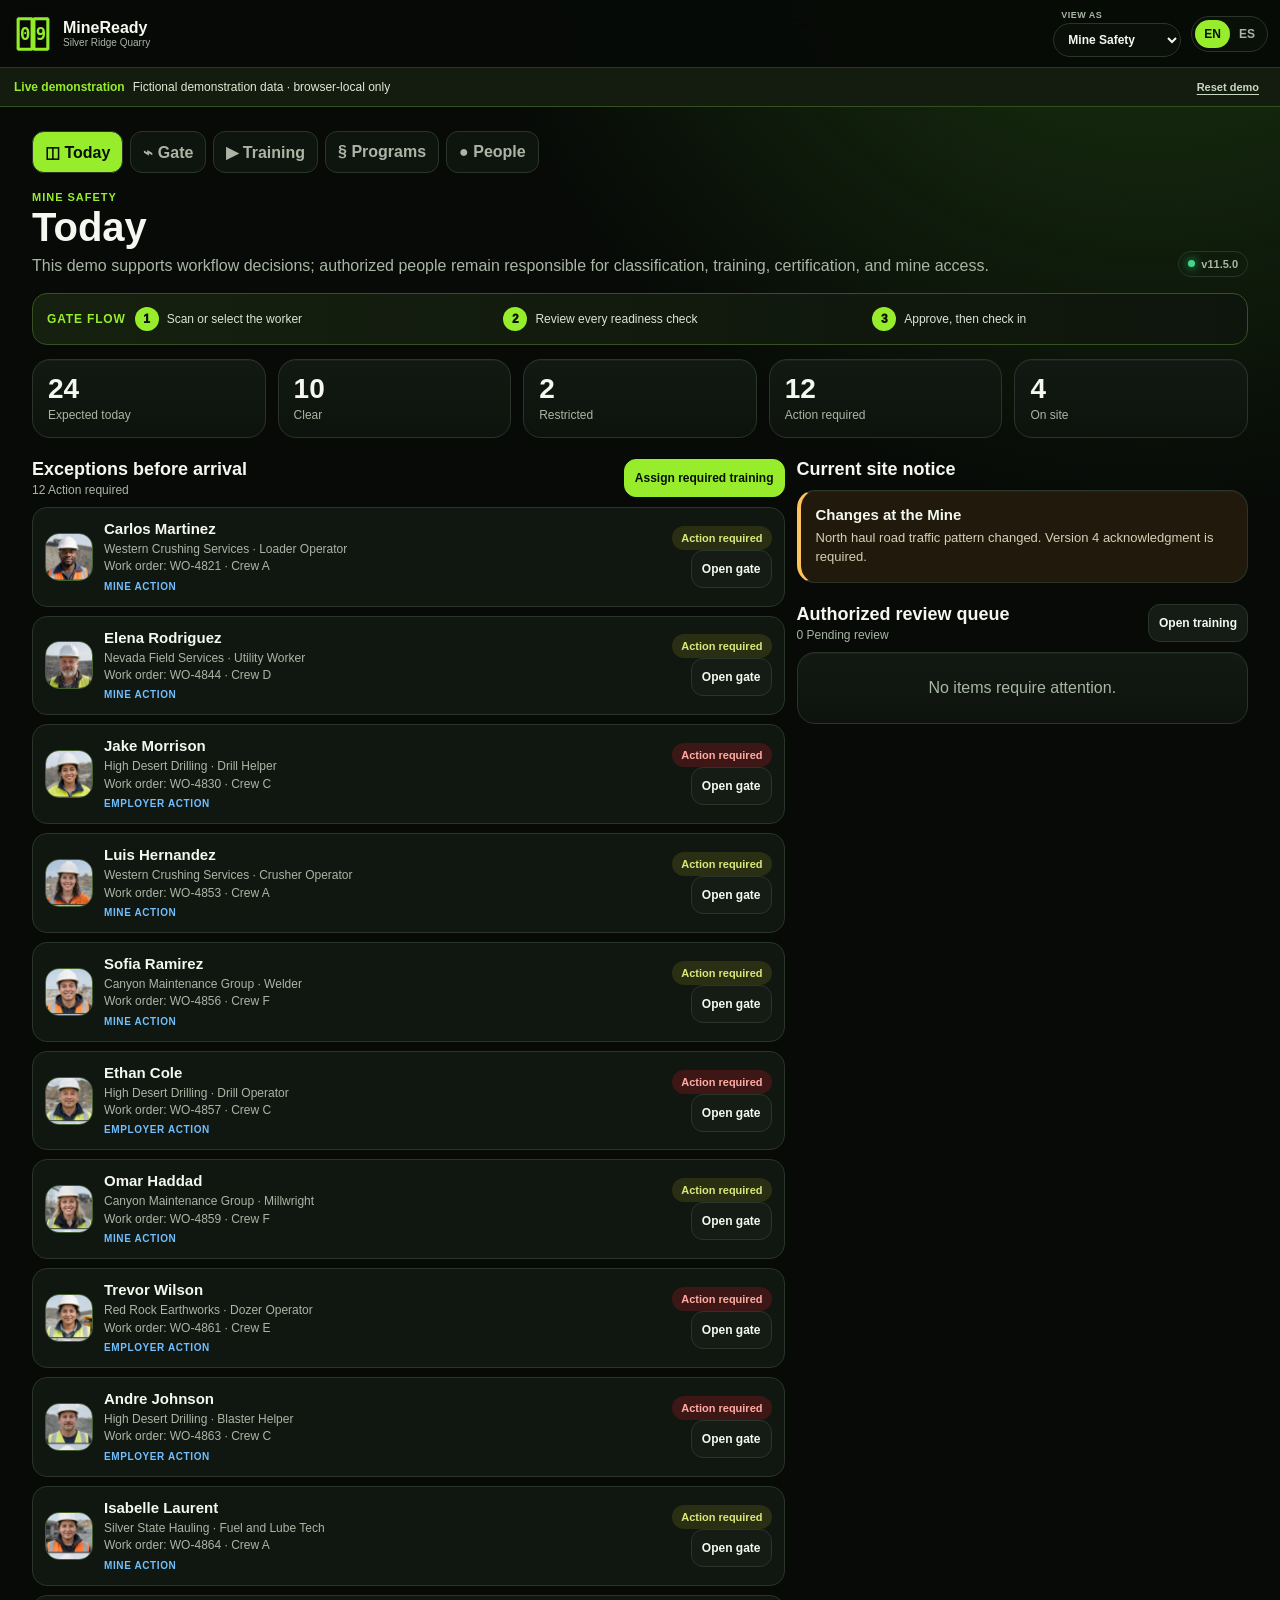
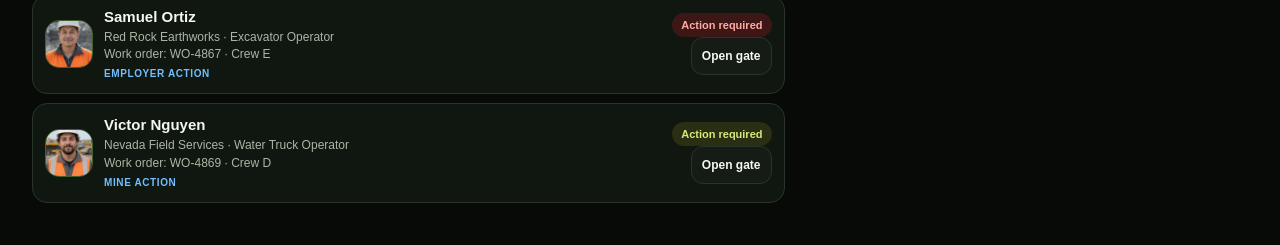
==== commit 1d2e2ff9: "Release 11.5.0 populated roster and streamlined worker intake" ====
--- a/index.html
+++ b/index.html
@@ -1,5 +1,5 @@
 <!doctype html>
-<html lang="en" data-app-version="11.4.1">
+<html lang="en" data-app-version="11.5.0">
 <head>
   <meta charset="utf-8">
   <meta name="viewport" content="width=device-width,initial-scale=1,viewport-fit=cover">
@@ -13,16 +13,16 @@
   <meta http-equiv="Content-Security-Policy" content="default-src 'self'; script-src 'self' 'unsafe-inline'; style-src 'self' 'unsafe-inline'; img-src 'self' data: blob:; font-src 'self'; connect-src 'self'; media-src 'self' blob:; worker-src 'self' blob:; object-src 'none'; base-uri 'self'; form-action 'none'; frame-src 'none'">
   <meta name="description" content="MineReady mobile Part 46 training ledger, selectable training, workforce readiness, QR scanning, and gate verification demonstration">
   <title>Zeroday MineReady</title>
-  <link rel="icon" href="./assets/icon.svg?v=11.4.1" type="image/svg+xml">
-  <link rel="manifest" href="./manifest.webmanifest?v=11.4.1">
-  <link rel="stylesheet" href="./mineready-v111.css?v=11.4.1">
-  <link rel="stylesheet" href="./mineready-v112.css?v=11.4.1">
+  <link rel="icon" href="./assets/icon.svg?v=11.5.0" type="image/svg+xml">
+  <link rel="manifest" href="./manifest.webmanifest?v=11.5.0">
+  <link rel="stylesheet" href="./mineready-v111.css?v=11.5.0">
+  <link rel="stylesheet" href="./mineready-v112.css?v=11.5.0">
 </head>
 <body>
   <div id="app">
     <main class="boot" role="status" aria-live="polite">
       <div>
-        <img src="./assets/icon.svg?v=11.4.1" alt="Zeroday">
+        <img src="./assets/icon.svg?v=11.5.0" alt="Zeroday">
         <h1>Zeroday MineReady</h1>
         <p>Opening the Part 46 mine-safety workspace…</p>
         <a href="?reset=1">Reset local demo data</a>
@@ -34,7 +34,7 @@
   <div id="toast" class="toast" role="status" aria-live="polite"></div>
   <script>
     (function(){
-      function fail(message){var app=document.getElementById('app');if(!app||app.querySelector('.app'))return;app.innerHTML='<main class="boot" role="alert"><div><img src="./assets/icon.svg?v=11.4.1" alt="Zeroday"><h1>MineReady could not start</h1><p>'+String(message||'Application file did not load').replace(/[<>]/g,'')+'</p><a href="?reset=1">Reset demo and reload</a></div></main>';}
+      function fail(message){var app=document.getElementById('app');if(!app||app.querySelector('.app'))return;app.innerHTML='<main class="boot" role="alert"><div><img src="./assets/icon.svg?v=11.5.0" alt="Zeroday"><h1>MineReady could not start</h1><p>'+String(message||'Application file did not load').replace(/[<>]/g,'')+'</p><a href="?reset=1">Reset demo and reload</a></div></main>';}
       window.MR_START_FAIL=fail;
       window.addEventListener('error',function(event){fail(event&&event.message);});
       window.addEventListener('unhandledrejection',function(){fail('Application startup error');});
@@ -43,9 +43,9 @@
     })();
   </script>
   <script src="./vendor/mr-pass-code.js?v=2.0.4" onerror="console.warn('Worker pass generator did not load; predefined passes remain available')"></script>
-  <script src="./mineready-v111.js?v=11.4.1" onerror="MR_START_FAIL('MineReady application file did not load')"></script>
+  <script src="./mineready-v111.js?v=11.5.0" onerror="MR_START_FAIL('MineReady application file did not load')"></script>
   <script src="./vendor/mr-gate-reader.min.js?v=1.4.2" onerror="console.warn('Gate reader library did not load; photo and camera decoding will be unavailable')"></script>
-  <script src="./mineready-v112.js?v=11.4.1" onerror="console.warn('MineReady camera and training enhancements did not load')"></script>
-  <script>(function(){function setRelease(){var p=document.querySelector('.demo-pill');if(p&&p.textContent!=='v11.4.1')p.textContent='v11.4.1';}setRelease();new MutationObserver(setRelease).observe(document.getElementById('app'),{childList:true,subtree:true});})();</script>
+  <script src="./mineready-v112.js?v=11.5.0" onerror="console.warn('MineReady camera and training enhancements did not load')"></script>
+  <script>(function(){function setRelease(){var p=document.querySelector('.demo-pill');if(p&&p.textContent!=='v11.5.0')p.textContent='v11.5.0';}setRelease();new MutationObserver(setRelease).observe(document.getElementById('app'),{childList:true,subtree:true});})();</script>
 </body>
 </html>
--- a/mineready-v111.css
+++ b/mineready-v111.css
@@ -6,3 +6,5 @@
 @media(min-width:620px){.role-guide{grid-template-columns:auto 1fr;align-items:center}.role-guide ol{grid-template-columns:repeat(3,minmax(0,1fr))}}
 @media(min-width:760px){.stats{grid-template-columns:repeat(5,minmax(0,1fr))}.stats .stat:last-child:nth-child(odd){grid-column:auto}}
 .readiness-check{width:100%;color:var(--text);text-align:left;cursor:pointer;transition:border-color .15s,background .15s,transform .15s}.readiness-check:hover,.readiness-check:focus-visible{border-color:#678255;background:#111a0f;transform:translateY(-1px)}.readiness-check>span{display:grid;gap:3px;min-width:0;flex:1}.readiness-check strong{font-size:13px;line-height:1.3}.readiness-check small{color:var(--muted);font-size:11px;line-height:1.35}.readiness-check>i{align-self:center;color:var(--lime);font-size:24px;font-style:normal;line-height:1}.readiness-check.bad>i{color:var(--red)}.readiness-check.warn>i{color:var(--amber)}.readiness-detail{margin:16px 0;color:#dce5d8;font-size:15px;line-height:1.55}.readiness-owner{display:flex;align-items:center;justify-content:space-between;gap:16px;margin:0 0 14px;padding:12px;border:1px solid var(--line);border-radius:12px;background:#0a0f0a}.readiness-owner span{color:var(--muted);font-size:12px}.readiness-owner strong{text-align:right;color:var(--blue);font-size:13px}.readiness-modal .status{margin-bottom:2px}
+.avatar.has-photo{overflow:hidden;background:#101610;color:transparent}.avatar.has-photo img{display:block;width:100%;height:100%;object-fit:cover}.worker-row[hidden]{display:none}.roster-tools{display:grid;gap:10px;padding:13px;border:1px solid var(--line);border-radius:16px;background:#0d130d}.roster-search{min-width:0}.roster-tools .actions{align-items:end}.gate-search-results{display:grid;gap:6px;margin-top:8px;padding:8px;border:1px solid #405334;border-radius:13px;background:#0a0f0a}.gate-search-results[hidden]{display:none}.gate-search-result{display:grid;gap:3px;width:100%;padding:10px 11px;border:1px solid transparent;border-radius:10px;background:#111811;color:var(--text);text-align:left}.gate-search-result:hover,.gate-search-result:focus-visible{border-color:var(--lime);background:#162011}.gate-search-result strong{font-size:13px}.gate-search-result small{color:var(--muted);font-size:11px;line-height:1.35}.empty.compact{padding:12px;font-size:12px}.gate-main .avatar.has-photo{border-color:#658f40;box-shadow:0 0 0 4px #17220f}
+@media(min-width:760px){.roster-tools{grid-template-columns:minmax(280px,1fr) auto;align-items:end}.roster-tools .actions{justify-content:flex-end}}
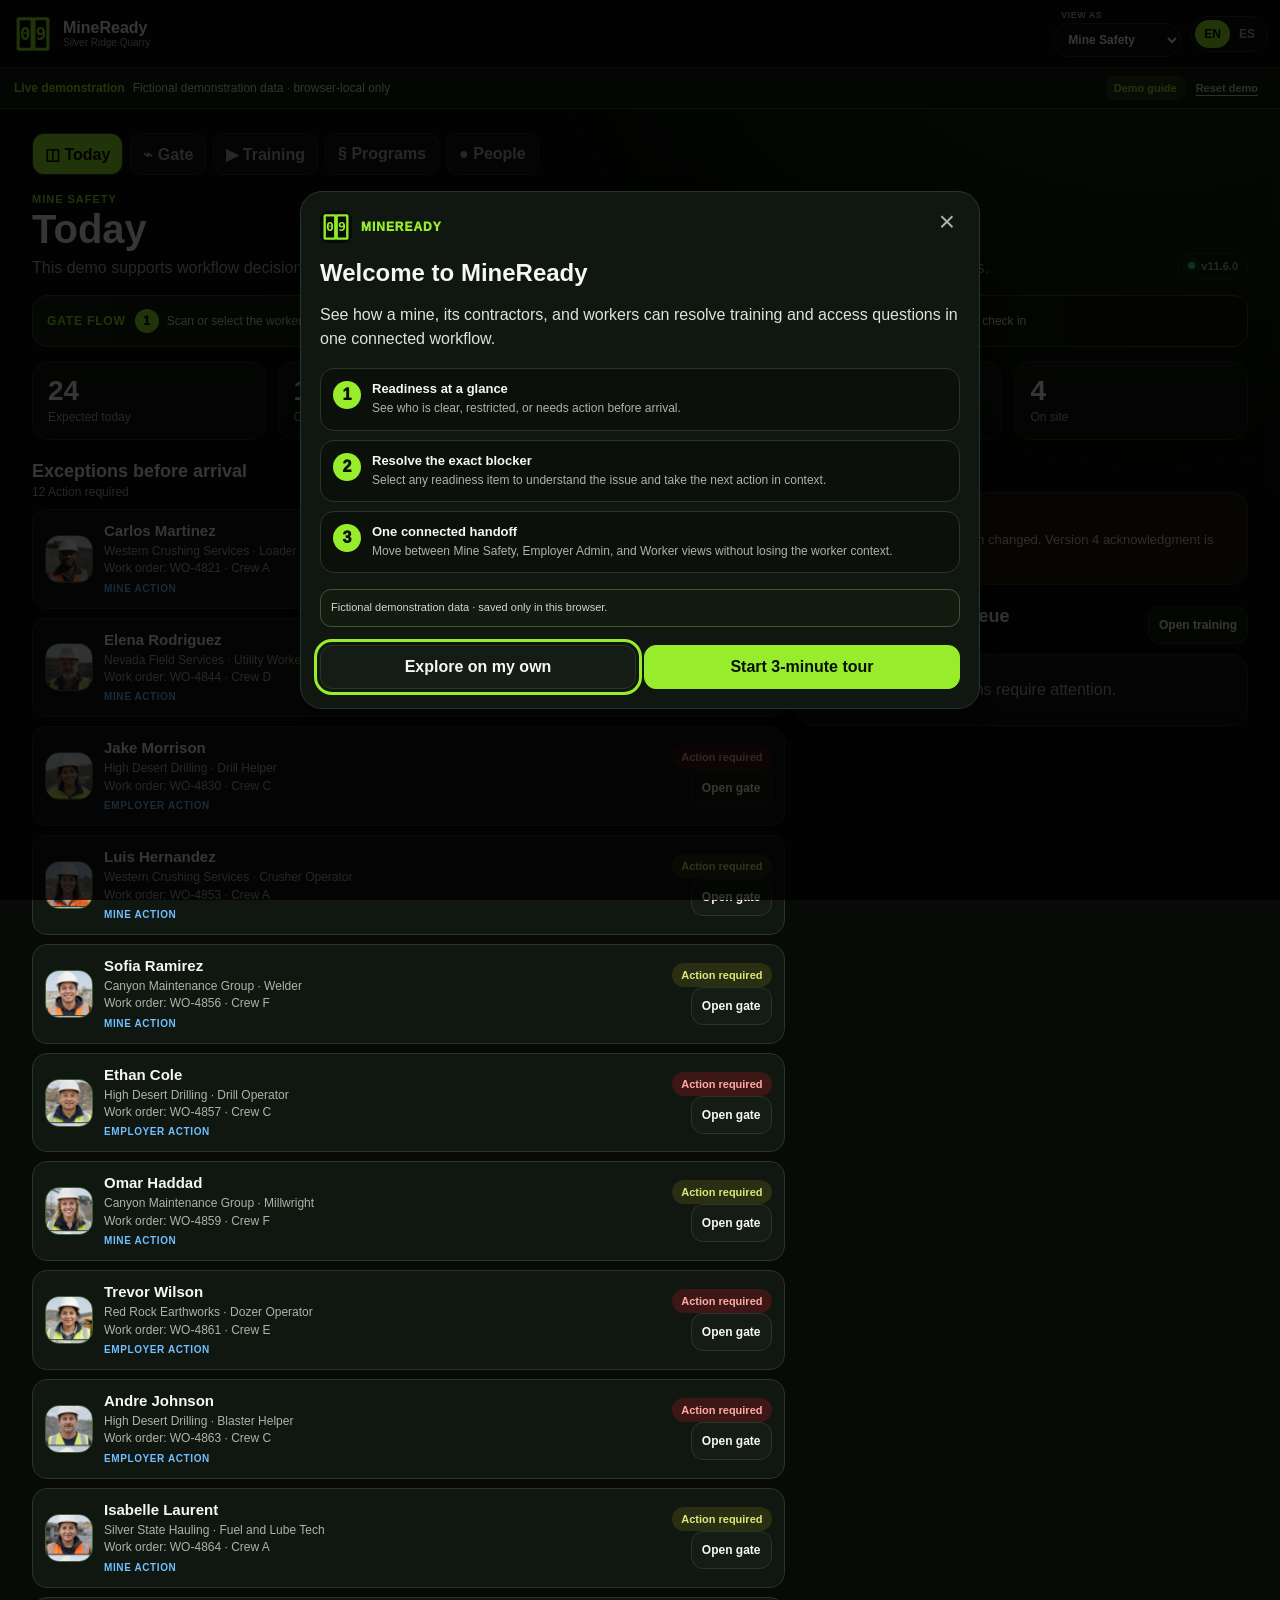
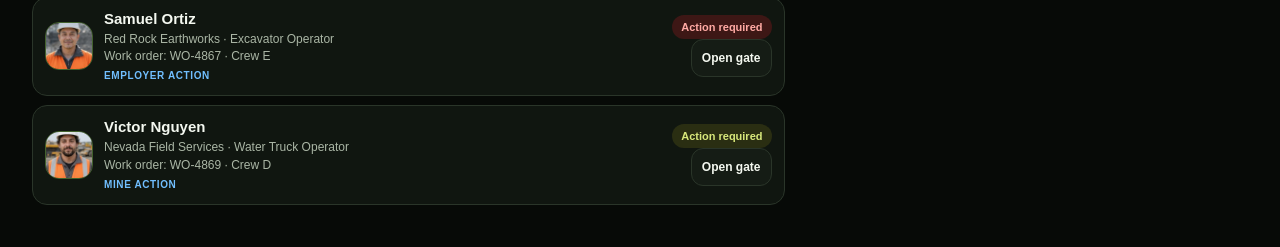
==== commit bc6796bf: "Release 11.6.0 guided prospect onboarding" ====
--- a/index.html
+++ b/index.html
@@ -1,5 +1,5 @@
 <!doctype html>
-<html lang="en" data-app-version="11.5.0">
+<html lang="en" data-app-version="11.6.0">
 <head>
   <meta charset="utf-8">
   <meta name="viewport" content="width=device-width,initial-scale=1,viewport-fit=cover">
@@ -13,16 +13,16 @@
   <meta http-equiv="Content-Security-Policy" content="default-src 'self'; script-src 'self' 'unsafe-inline'; style-src 'self' 'unsafe-inline'; img-src 'self' data: blob:; font-src 'self'; connect-src 'self'; media-src 'self' blob:; worker-src 'self' blob:; object-src 'none'; base-uri 'self'; form-action 'none'; frame-src 'none'">
   <meta name="description" content="MineReady mobile Part 46 training ledger, selectable training, workforce readiness, QR scanning, and gate verification demonstration">
   <title>Zeroday MineReady</title>
-  <link rel="icon" href="./assets/icon.svg?v=11.5.0" type="image/svg+xml">
-  <link rel="manifest" href="./manifest.webmanifest?v=11.5.0">
-  <link rel="stylesheet" href="./mineready-v111.css?v=11.5.0">
-  <link rel="stylesheet" href="./mineready-v112.css?v=11.5.0">
+  <link rel="icon" href="./assets/icon.svg?v=11.6.0" type="image/svg+xml">
+  <link rel="manifest" href="./manifest.webmanifest?v=11.6.0">
+  <link rel="stylesheet" href="./mineready-v111.css?v=11.6.0">
+  <link rel="stylesheet" href="./mineready-v112.css?v=11.6.0">
 </head>
 <body>
   <div id="app">
     <main class="boot" role="status" aria-live="polite">
       <div>
-        <img src="./assets/icon.svg?v=11.5.0" alt="Zeroday">
+        <img src="./assets/icon.svg?v=11.6.0" alt="Zeroday">
         <h1>Zeroday MineReady</h1>
         <p>Opening the Part 46 mine-safety workspace…</p>
         <a href="?reset=1">Reset local demo data</a>
@@ -34,7 +34,7 @@
   <div id="toast" class="toast" role="status" aria-live="polite"></div>
   <script>
     (function(){
-      function fail(message){var app=document.getElementById('app');if(!app||app.querySelector('.app'))return;app.innerHTML='<main class="boot" role="alert"><div><img src="./assets/icon.svg?v=11.5.0" alt="Zeroday"><h1>MineReady could not start</h1><p>'+String(message||'Application file did not load').replace(/[<>]/g,'')+'</p><a href="?reset=1">Reset demo and reload</a></div></main>';}
+      function fail(message){var app=document.getElementById('app');if(!app||app.querySelector('.app'))return;app.innerHTML='<main class="boot" role="alert"><div><img src="./assets/icon.svg?v=11.6.0" alt="Zeroday"><h1>MineReady could not start</h1><p>'+String(message||'Application file did not load').replace(/[<>]/g,'')+'</p><a href="?reset=1">Reset demo and reload</a></div></main>';}
       window.MR_START_FAIL=fail;
       window.addEventListener('error',function(event){fail(event&&event.message);});
       window.addEventListener('unhandledrejection',function(){fail('Application startup error');});
@@ -43,9 +43,9 @@
     })();
   </script>
   <script src="./vendor/mr-pass-code.js?v=2.0.4" onerror="console.warn('Worker pass generator did not load; predefined passes remain available')"></script>
-  <script src="./mineready-v111.js?v=11.5.0" onerror="MR_START_FAIL('MineReady application file did not load')"></script>
+  <script src="./mineready-v111.js?v=11.6.0" onerror="MR_START_FAIL('MineReady application file did not load')"></script>
   <script src="./vendor/mr-gate-reader.min.js?v=1.4.2" onerror="console.warn('Gate reader library did not load; photo and camera decoding will be unavailable')"></script>
-  <script src="./mineready-v112.js?v=11.5.0" onerror="console.warn('MineReady camera and training enhancements did not load')"></script>
-  <script>(function(){function setRelease(){var p=document.querySelector('.demo-pill');if(p&&p.textContent!=='v11.5.0')p.textContent='v11.5.0';}setRelease();new MutationObserver(setRelease).observe(document.getElementById('app'),{childList:true,subtree:true});})();</script>
+  <script src="./mineready-v112.js?v=11.6.0" onerror="console.warn('MineReady camera and training enhancements did not load')"></script>
+  <script>(function(){function setRelease(){var p=document.querySelector('.demo-pill');if(p&&p.textContent!=='v11.6.0')p.textContent='v11.6.0';}setRelease();new MutationObserver(setRelease).observe(document.getElementById('app'),{childList:true,subtree:true});})();</script>
 </body>
 </html>
--- a/mineready-v111.css
+++ b/mineready-v111.css
@@ -8,3 +8,7 @@
 .readiness-check{width:100%;color:var(--text);text-align:left;cursor:pointer;transition:border-color .15s,background .15s,transform .15s}.readiness-check:hover,.readiness-check:focus-visible{border-color:#678255;background:#111a0f;transform:translateY(-1px)}.readiness-check>span{display:grid;gap:3px;min-width:0;flex:1}.readiness-check strong{font-size:13px;line-height:1.3}.readiness-check small{color:var(--muted);font-size:11px;line-height:1.35}.readiness-check>i{align-self:center;color:var(--lime);font-size:24px;font-style:normal;line-height:1}.readiness-check.bad>i{color:var(--red)}.readiness-check.warn>i{color:var(--amber)}.readiness-detail{margin:16px 0;color:#dce5d8;font-size:15px;line-height:1.55}.readiness-owner{display:flex;align-items:center;justify-content:space-between;gap:16px;margin:0 0 14px;padding:12px;border:1px solid var(--line);border-radius:12px;background:#0a0f0a}.readiness-owner span{color:var(--muted);font-size:12px}.readiness-owner strong{text-align:right;color:var(--blue);font-size:13px}.readiness-modal .status{margin-bottom:2px}
 .avatar.has-photo{overflow:hidden;background:#101610;color:transparent}.avatar.has-photo img{display:block;width:100%;height:100%;object-fit:cover}.worker-row[hidden]{display:none}.roster-tools{display:grid;gap:10px;padding:13px;border:1px solid var(--line);border-radius:16px;background:#0d130d}.roster-search{min-width:0}.roster-tools .actions{align-items:end}.gate-search-results{display:grid;gap:6px;margin-top:8px;padding:8px;border:1px solid #405334;border-radius:13px;background:#0a0f0a}.gate-search-results[hidden]{display:none}.gate-search-result{display:grid;gap:3px;width:100%;padding:10px 11px;border:1px solid transparent;border-radius:10px;background:#111811;color:var(--text);text-align:left}.gate-search-result:hover,.gate-search-result:focus-visible{border-color:var(--lime);background:#162011}.gate-search-result strong{font-size:13px}.gate-search-result small{color:var(--muted);font-size:11px;line-height:1.35}.empty.compact{padding:12px;font-size:12px}.gate-main .avatar.has-photo{border-color:#658f40;box-shadow:0 0 0 4px #17220f}
 @media(min-width:760px){.roster-tools{grid-template-columns:minmax(280px,1fr) auto;align-items:end}.roster-tools .actions{justify-content:flex-end}}
+
+/* 11.6 first-visit welcome and guided product tour */
+.notice-actions{display:flex;align-items:center;gap:3px;margin-left:auto;flex:0 0 auto}.notice-guide,.notice-reset{border:0;border-radius:8px;padding:6px 8px;font-size:11px;font-weight:850}.notice-guide{background:#263816;color:var(--lime);text-decoration:none}.notice-guide:hover{background:#31491c;color:#fff}.notice-actions .notice-reset{margin-left:0}.welcome-modal,.tour-modal{display:grid;gap:16px}.welcome-modal h2,.tour-modal h2{margin-bottom:0}.welcome-mark{display:flex;align-items:center;gap:9px;color:var(--lime);font-size:12px;font-weight:950;letter-spacing:.08em;text-transform:uppercase}.welcome-mark img{width:32px;height:32px;border-radius:9px;background:#070a07}.welcome-lead{margin:0;color:#dce5d8;font-size:16px;line-height:1.55}.welcome-points{display:grid;gap:9px}.welcome-point{display:flex;gap:11px;padding:12px;border:1px solid var(--line);border-radius:14px;background:#0b100b}.welcome-point>span{display:grid;place-items:center;flex:0 0 28px;width:28px;height:28px;border-radius:50%;background:var(--lime);color:#071006;font-weight:950}.welcome-point strong{display:block;font-size:13px}.welcome-point p{margin:4px 0 0;color:var(--muted);font-size:12px;line-height:1.45}.welcome-note{margin:0;padding:10px;border:1px solid #405334;border-radius:11px;background:#121b0f;color:#cddac7;font-size:11px;line-height:1.45}.welcome-actions{margin-top:2px}.tour-progress{display:flex;align-items:center;justify-content:space-between;gap:12px;color:var(--lime);font-size:11px;font-weight:900;text-transform:uppercase;letter-spacing:.07em}.tour-progress>div{display:flex;gap:5px}.tour-progress i{display:block;width:20px;height:5px;border-radius:999px;background:#33402f}.tour-progress i.active{background:var(--lime)}.tour-screen{display:flex;align-items:center;justify-content:space-between;gap:10px;padding:12px 13px;border:1px solid #466332;border-radius:13px;background:linear-gradient(90deg,#17240f,#0d140c);font-size:12px}.tour-screen strong{color:var(--lime)}.tour-screen span{color:#dce5d8;text-align:right}
+@media(max-width:520px){.notice-actions{width:100%;justify-content:flex-end}.welcome-actions{display:grid;grid-template-columns:1fr}.welcome-actions .btn{width:100%}.welcome-lead{font-size:14px}.modal-card{padding:17px}.tour-screen{align-items:flex-start;flex-direction:column}.tour-screen span{text-align:left}}
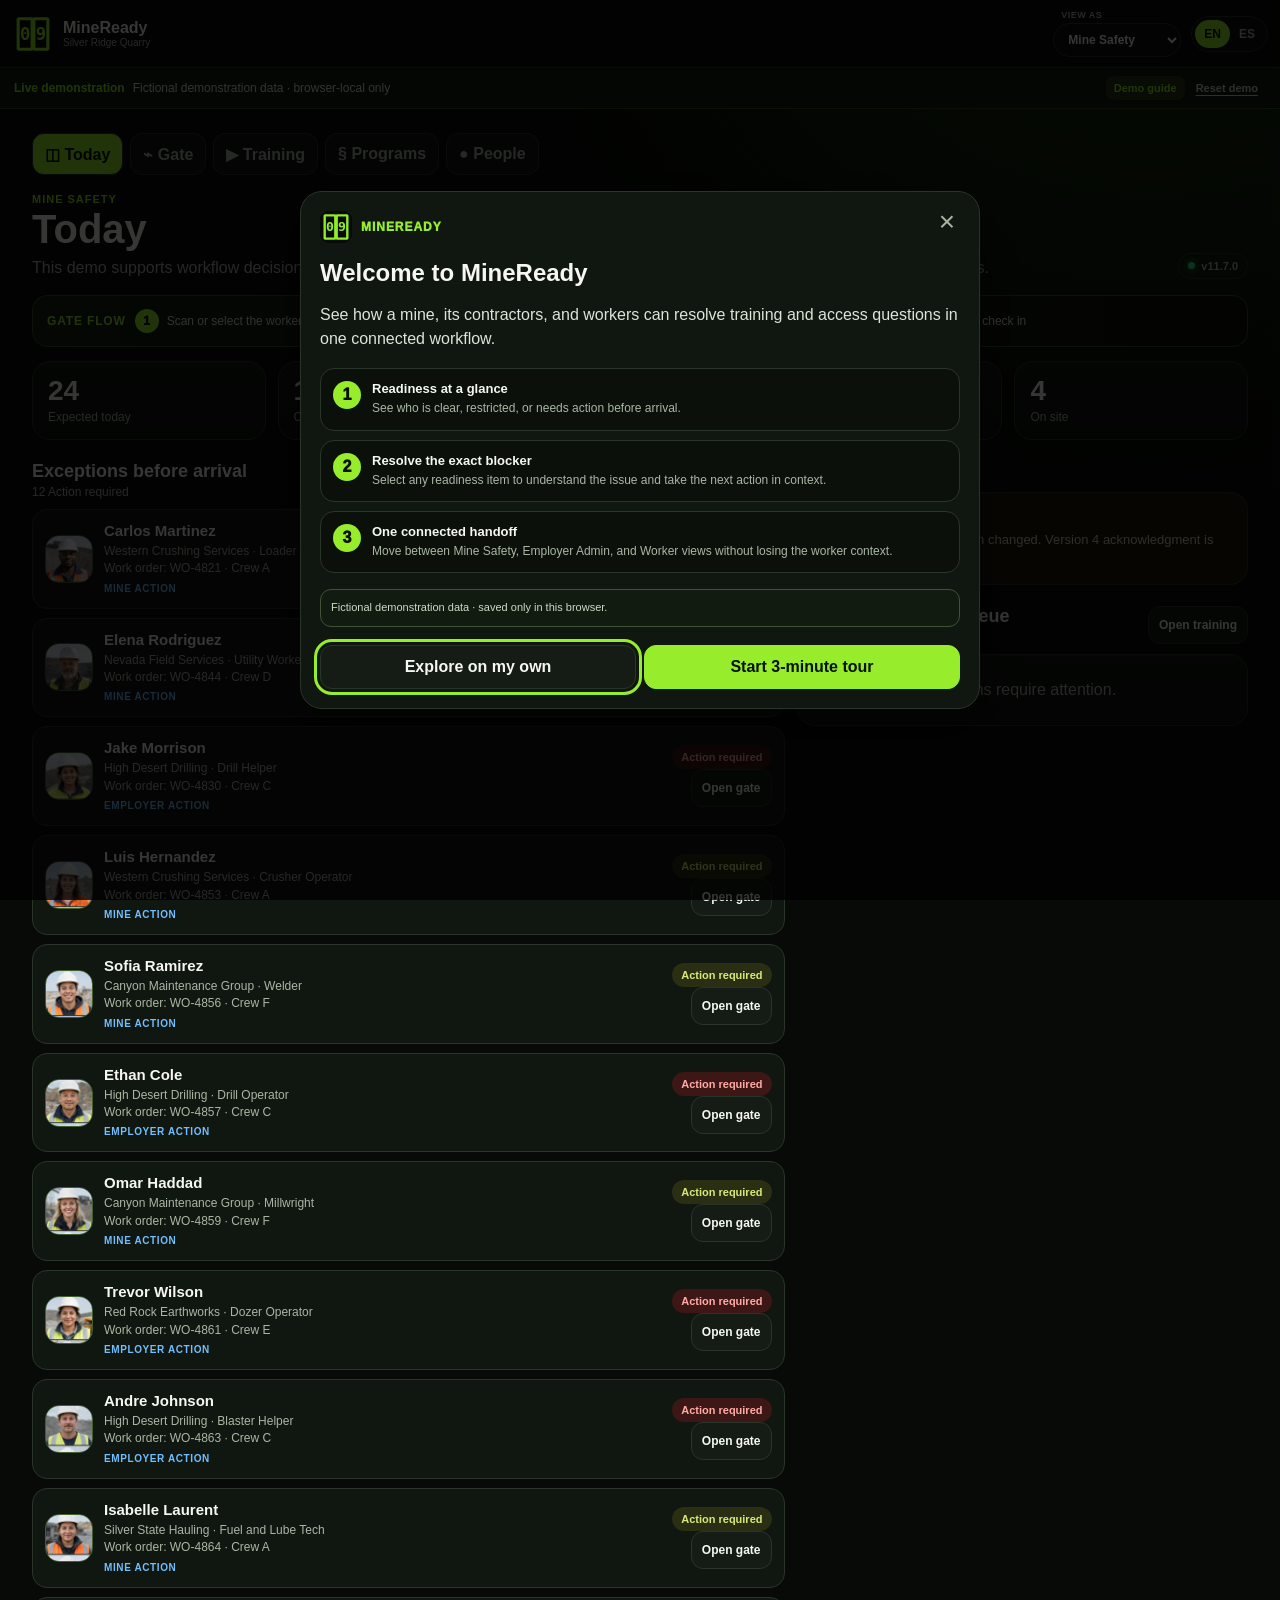
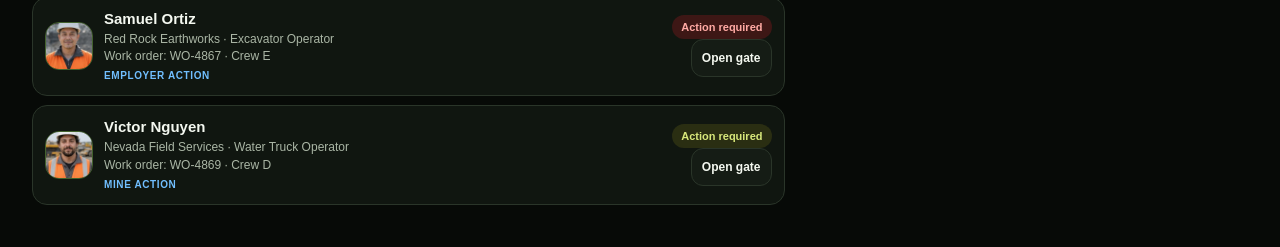
==== commit cb943dc1: "Release 11.7.0 red-team hardening" ====
--- a/index.html
+++ b/index.html
@@ -1,5 +1,5 @@
 <!doctype html>
-<html lang="en" data-app-version="11.6.0">
+<html lang="en" data-app-version="11.7.0">
 <head>
   <meta charset="utf-8">
   <meta name="viewport" content="width=device-width,initial-scale=1,viewport-fit=cover">
@@ -10,19 +10,19 @@
   <meta http-equiv="Cache-Control" content="no-cache, no-store, must-revalidate">
   <meta http-equiv="Pragma" content="no-cache">
   <meta http-equiv="Expires" content="0">
-  <meta http-equiv="Content-Security-Policy" content="default-src 'self'; script-src 'self' 'unsafe-inline'; style-src 'self' 'unsafe-inline'; img-src 'self' data: blob:; font-src 'self'; connect-src 'self'; media-src 'self' blob:; worker-src 'self' blob:; object-src 'none'; base-uri 'self'; form-action 'none'; frame-src 'none'">
+  <meta http-equiv="Content-Security-Policy" content="default-src 'self'; script-src 'self'; style-src 'self' 'unsafe-inline'; img-src 'self' data: blob:; font-src 'self'; connect-src 'self'; media-src 'self' blob:; worker-src 'self' blob:; object-src 'none'; base-uri 'self'; form-action 'none'; frame-src 'none'; manifest-src 'self'">
   <meta name="description" content="MineReady mobile Part 46 training ledger, selectable training, workforce readiness, QR scanning, and gate verification demonstration">
   <title>Zeroday MineReady</title>
-  <link rel="icon" href="./assets/icon.svg?v=11.6.0" type="image/svg+xml">
-  <link rel="manifest" href="./manifest.webmanifest?v=11.6.0">
-  <link rel="stylesheet" href="./mineready-v111.css?v=11.6.0">
-  <link rel="stylesheet" href="./mineready-v112.css?v=11.6.0">
+  <link rel="icon" href="./assets/icon.svg?v=11.7.0" type="image/svg+xml">
+  <link rel="manifest" href="./manifest.webmanifest?v=11.7.0">
+  <link rel="stylesheet" href="./mineready-v111.css?v=11.7.0">
+  <link rel="stylesheet" href="./mineready-v112.css?v=11.7.0">
 </head>
 <body>
   <div id="app">
     <main class="boot" role="status" aria-live="polite">
       <div>
-        <img src="./assets/icon.svg?v=11.6.0" alt="Zeroday">
+        <img src="./assets/icon.svg?v=11.7.0" alt="Zeroday">
         <h1>Zeroday MineReady</h1>
         <p>Opening the Part 46 mine-safety workspace…</p>
         <a href="?reset=1">Reset local demo data</a>
@@ -32,20 +32,10 @@
   </div>
   <div id="modal" class="modal" role="dialog" aria-modal="true" aria-labelledby="modalTitle" hidden><div class="modal-card"><button class="close" data-action="modal-close" aria-label="Close">×</button><div id="modalBody"></div></div></div>
   <div id="toast" class="toast" role="status" aria-live="polite"></div>
-  <script>
-    (function(){
-      function fail(message){var app=document.getElementById('app');if(!app||app.querySelector('.app'))return;app.innerHTML='<main class="boot" role="alert"><div><img src="./assets/icon.svg?v=11.6.0" alt="Zeroday"><h1>MineReady could not start</h1><p>'+String(message||'Application file did not load').replace(/[<>]/g,'')+'</p><a href="?reset=1">Reset demo and reload</a></div></main>';}
-      window.MR_START_FAIL=fail;
-      window.addEventListener('error',function(event){fail(event&&event.message);});
-      window.addEventListener('unhandledrejection',function(){fail('Application startup error');});
-      try{if(navigator.serviceWorker&&navigator.serviceWorker.getRegistrations)navigator.serviceWorker.getRegistrations().then(function(list){list.forEach(function(reg){reg.unregister();});});if(window.caches)caches.keys().then(function(keys){keys.forEach(function(key){if(key.indexOf('mineready-')===0)caches.delete(key);});});}catch(e){}
-      window.setTimeout(function(){if(!document.querySelector('.app'))fail('Startup timed out.');},8000);
-    })();
-  </script>
-  <script src="./vendor/mr-pass-code.js?v=2.0.4" onerror="console.warn('Worker pass generator did not load; predefined passes remain available')"></script>
-  <script src="./mineready-v111.js?v=11.6.0" onerror="MR_START_FAIL('MineReady application file did not load')"></script>
-  <script src="./vendor/mr-gate-reader.min.js?v=1.4.2" onerror="console.warn('Gate reader library did not load; photo and camera decoding will be unavailable')"></script>
-  <script src="./mineready-v112.js?v=11.6.0" onerror="console.warn('MineReady camera and training enhancements did not load')"></script>
-  <script>(function(){function setRelease(){var p=document.querySelector('.demo-pill');if(p&&p.textContent!=='v11.6.0')p.textContent='v11.6.0';}setRelease();new MutationObserver(setRelease).observe(document.getElementById('app'),{childList:true,subtree:true});})();</script>
+  <script src="./mineready-boot.js?v=11.7.0"></script>
+  <script src="./vendor/mr-pass-code.js?v=2.0.4" data-optional></script>
+  <script src="./mineready-v111.js?v=11.7.0"></script>
+  <script src="./vendor/mr-gate-reader.min.js?v=1.4.2" data-optional></script>
+  <script src="./mineready-v112.js?v=11.7.0" data-optional></script>
 </body>
 </html>
